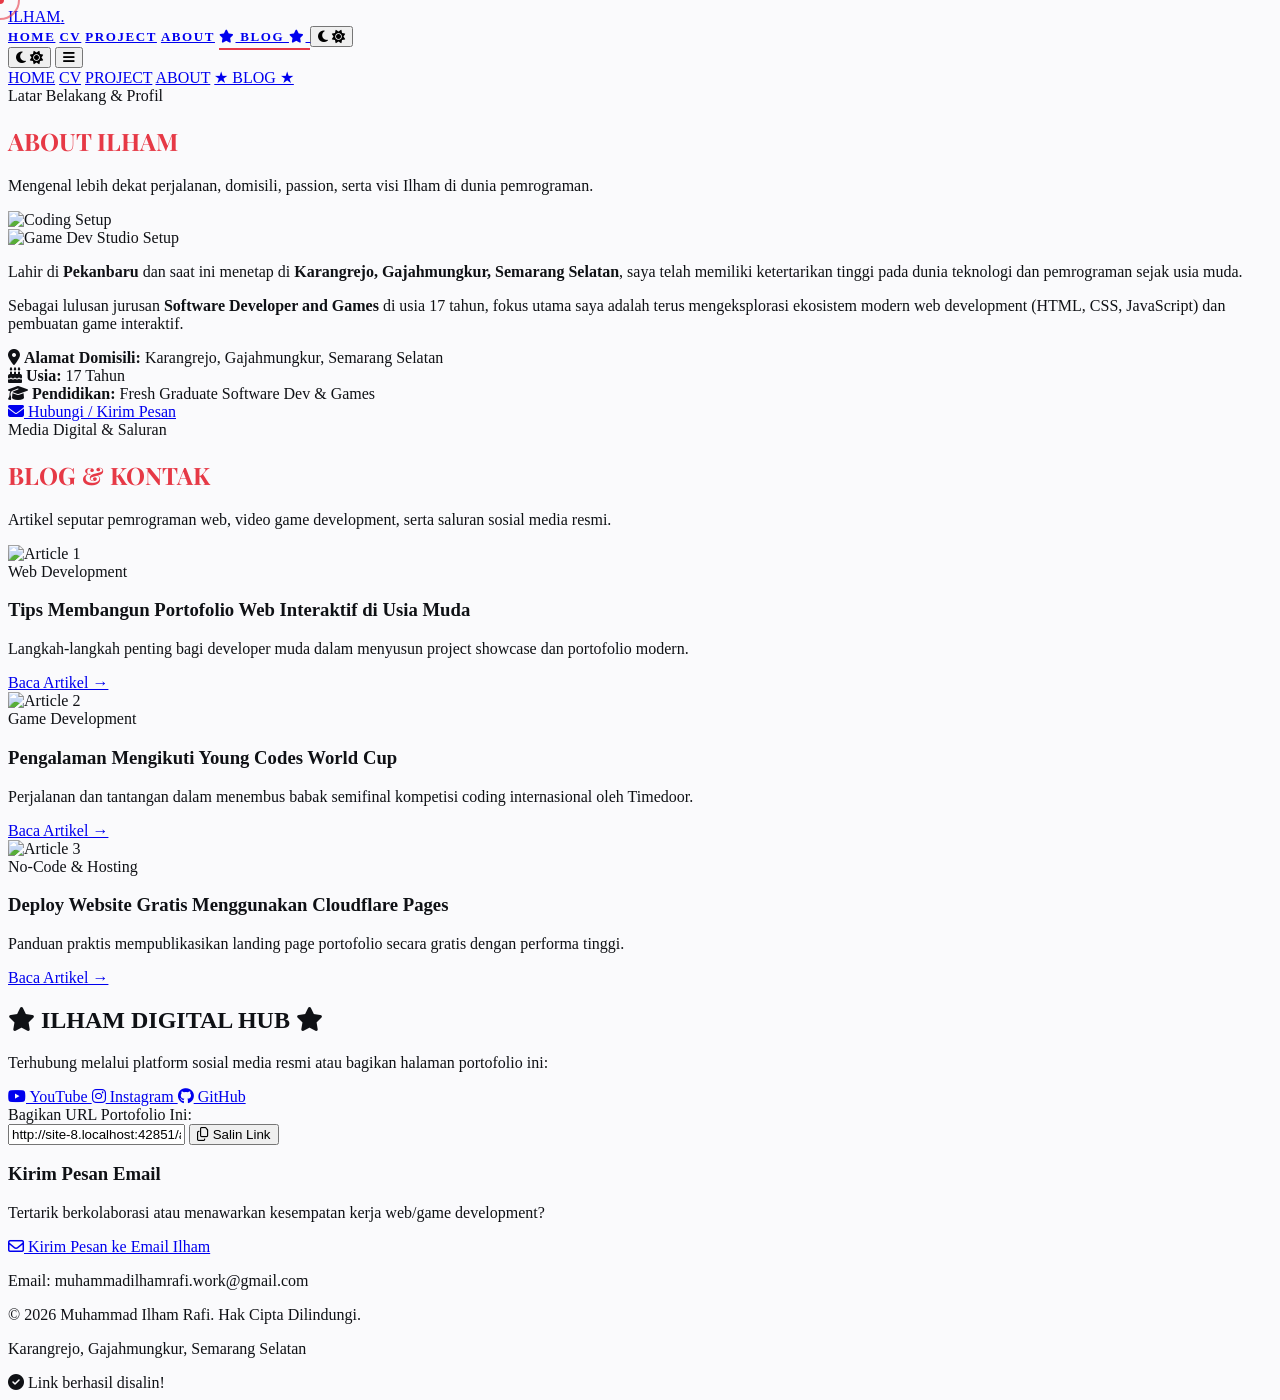
==== about.html @ 9df851bf "Add files via upload" ====
<!DOCTYPE html>
<html lang="id" class="scroll-smooth">
<head>
    <meta charset="UTF-8">
    <meta name="viewport" content="width=device-width, initial-scale=1.0">
    <title>About - Muhammad Ilham Rafi</title>

    <!-- Tailwind CSS -->
    <script src="https://cdn.tailwindcss.com"></script>
    
    <!-- Google Fonts & FontAwesome -->
    <link href="https://fonts.googleapis.com/css2?family=Inter:wght@300;400;500;600;700;800&family=Playfair+Display:ital,wght@0,600;0,700;1,600&display=swap" rel="stylesheet">
    <link rel="stylesheet" href="https://cdnjs.cloudflare.com/ajax/libs/font-awesome/6.4.0/css/all.min.css">
    
    <script>
        tailwind.config = {
            darkMode: 'class',
            theme: {
                extend: {
                    fontFamily: {
                        sans: ['Inter', 'sans-serif'],
                        serif: ['Playfair Display', 'serif'],
                    },
                    colors: {
                        'brand-red': '#E63946',
                        'brand-blue': '#1D3557',
                        'brand-orange': '#F4A261',
                        'brand-dark': '#0F1115',
                        'brand-card-dark': '#181A20',
                        'brand-light': '#FAFAFC',
                    },
                    boxShadow: {
                        'glow-red': '0 0 20px rgba(230, 57, 70, 0.25)',
                        'glow-orange': '0 0 20px rgba(244, 162, 97, 0.25)',
                    }
                }
            }
        }
    </script>

    <script>
        // Apply saved theme before paint (avoids a white flash between pages)
        try { if (localStorage.getItem('theme') === 'dark') document.documentElement.classList.add('dark'); } catch (e) {}
    </script>
    <style>
        body {
            background-color: #FAFAFC;
            color: #0F1115;
            transition: background-color 0.3s ease, color 0.3s ease;
            cursor: none;
        }

        body.dark-mode {
            background-color: #0F1115;
            color: #FAFAFC;
        }

        /* Custom Animated Cursor */
        .cursor-dot {
            width: 8px;
            height: 8px;
            background-color: #E63946;
            position: fixed;
            top: 0;
            left: 0;
            border-radius: 50%;
            pointer-events: none;
            z-index: 9999;
            transform: translate(-50%, -50%);
            transition: opacity 0.15s ease-in-out, transform 0.1s ease-out;
        }

        .cursor-outline {
            width: 36px;
            height: 36px;
            border: 2px solid rgba(230, 57, 70, 0.6);
            position: fixed;
            top: 0;
            left: 0;
            border-radius: 50%;
            pointer-events: none;
            z-index: 9998;
            transform: translate(-50%, -50%);
            transition: width 0.2s, height 0.2s, border-color 0.2s, transform 0.15s ease-out;
        }

        body.dark-mode .cursor-dot {
            background-color: #F4A261;
        }
        body.dark-mode .cursor-outline {
            border-color: rgba(244, 162, 97, 0.6);
        }

        /* Hover states for Cursor */
        .cursor-hover .cursor-outline {
            width: 55px;
            height: 55px;
            background-color: rgba(230, 57, 70, 0.12);
            border-color: #E63946;
        }
        
        body.dark-mode .cursor-hover .cursor-outline {
            background-color: rgba(244, 162, 97, 0.15);
            border-color: #F4A261;
        }

        .cursor-click .cursor-outline {
            transform: translate(-50%, -50%) scale(0.75);
            border-color: #1D3557;
            background-color: rgba(29, 53, 87, 0.3);
        }

        /* Nav links underline animation */
        .nav-link {
            position: relative;
            text-transform: uppercase;
            font-size: 0.8125rem;
            letter-spacing: 0.12em;
            font-weight: 600;
            transition: color 0.3s;
        }

        .nav-link::after {
            content: '';
            position: absolute;
            width: 0;
            height: 2px;
            bottom: -6px;
            left: 0;
            background-color: #E63946;
            transition: width 0.3s cubic-bezier(0.25, 1, 0.5, 1);
        }

        .nav-link:hover::after, .nav-link.active::after {
            width: 100%;
        }

        body.dark-mode .nav-link::after {
            background-color: #F4A261;
        }

        .title-accent {
            color: #E63946;
            font-family: 'Playfair Display', serif;
        }

        body.dark-mode .title-accent {
            color: #F4A261;
        }

        /* Hover image zoom effect */
        .img-zoom-container {
            overflow: hidden;
            position: relative;
        }
        .img-zoom-container img {
            transition: transform 0.6s cubic-bezier(0.16, 1, 0.3, 1);
        }
        .img-zoom-container:hover img {
            transform: scale(1.08);
        }
/* Fallback standard cursor on touch devices */
        @media (hover: none) and (pointer: coarse) {
            body { cursor: auto; }
            .cursor-dot, .cursor-outline { display: none !important; }
        }
    
        /* Offset anchor scrolling for the fixed navbar */
        section[id] { scroll-margin-top: 5rem; }

        /* Soft fade-in on every page load */
        main { animation: pageIn 0.5s ease-out both; }
        @keyframes pageIn { from { opacity: 0; transform: translateY(12px); } to { opacity: 1; transform: none; } }
    </style>
</head>
<body class="antialiased font-sans selection:bg-brand-red selection:text-white dark:selection:bg-brand-orange dark:selection:text-brand-dark flex flex-col min-h-screen">
    <script>if (document.documentElement.classList.contains('dark')) document.body.classList.add('dark-mode');</script>

    <!-- Custom Animated Cursor Elements -->
    <div class="cursor-dot" id="cursorDot"></div>
    <div class="cursor-outline" id="cursorOutline"></div>

    <!-- Navigation Bar -->
    <header class="fixed w-full top-0 z-50 bg-brand-light/95 dark:bg-brand-dark/95 backdrop-blur-md border-b border-gray-200/80 dark:border-gray-800/80 transition-colors duration-300">
        <div class="max-w-7xl mx-auto px-4 sm:px-6 lg:px-8">
            <div class="flex justify-between items-center h-20">
                <!-- Logo Navigasi -->
                <div class="flex-shrink-0 flex items-center">
                    <a href="index.html" class="font-extrabold text-2xl tracking-tight interactive-element text-brand-dark dark:text-brand-light flex items-center gap-1">
                        ILHAM<span class="text-brand-red dark:text-brand-orange text-3xl leading-none">.</span>
                    </a>
                </div>
                
                <!-- Desktop Navigation Menu -->
                <nav class="hidden md:flex space-x-8 items-center">
                    <a href="index.html" id="nav-home" class="nav-link interactive-element text-brand-dark dark:text-brand-light">HOME</a>
                    <a href="cv.html" id="nav-cv" class="nav-link interactive-element text-brand-dark dark:text-brand-light">CV</a>
                    <a href="project.html" id="nav-project" class="nav-link interactive-element text-brand-dark dark:text-brand-light">PROJECT</a>
                    <a href="about.html" id="nav-about" class="nav-link active interactive-element text-brand-dark dark:text-brand-light">ABOUT</a>
                    <a href="#blog" id="nav-blog" class="nav-link interactive-element text-brand-dark dark:text-brand-light flex items-center gap-1.5 text-brand-red dark:text-brand-orange font-bold">
                        <i class="fa-solid fa-star text-[10px]"></i> BLOG <i class="fa-solid fa-star text-[10px]"></i>
                    </a>
                    
                    <!-- Theme Toggle Switch -->
                    <button id="themeToggle" class="interactive-element ml-4 p-2.5 rounded-full hover:bg-gray-200/60 dark:hover:bg-gray-800/60 transition-colors text-brand-dark dark:text-brand-light" aria-label="Toggle Theme">
                        <i class="fa-solid fa-moon text-lg dark:hidden" id="moonIcon"></i>
                        <i class="fa-solid fa-sun text-lg hidden dark:block text-brand-orange" id="sunIcon"></i>
                    </button>
                </nav>

                <!-- Mobile Menu Button -->
                <div class="md:hidden flex items-center gap-2">
                    <button id="mobileThemeToggle" class="p-2 text-brand-dark dark:text-brand-light">
                        <i class="fa-solid fa-moon text-lg dark:hidden"></i>
                        <i class="fa-solid fa-sun text-lg hidden dark:block text-brand-orange"></i>
                    </button>
                    <button id="mobileMenuBtn" class="interactive-element text-brand-dark dark:text-brand-light p-2 focus:outline-none">
                        <i class="fa-solid fa-bars text-2xl"></i>
                    </button>
                </div>
            </div>
        </div>

        <!-- Mobile Nav Menu Drawer -->
        <div id="mobileMenu" class="hidden md:hidden bg-brand-light dark:bg-brand-dark border-b border-gray-200 dark:border-gray-800 transition-all">
            <div class="px-4 pt-3 pb-6 space-y-3">
                <a href="index.html" class="block py-2 text-base font-semibold text-brand-dark dark:text-brand-light mobile-link">HOME</a>
                <a href="cv.html" class="block py-2 text-base font-semibold text-brand-dark dark:text-brand-light mobile-link">CV</a>
                <a href="project.html" class="block py-2 text-base font-semibold text-brand-dark dark:text-brand-light mobile-link">PROJECT</a>
                <a href="about.html" class="block py-2 text-base font-semibold text-brand-red dark:text-brand-orange mobile-link">ABOUT</a>
                <a href="#blog" onclick="toggleMobileMenu()" class="block py-2 text-base font-bold text-brand-red dark:text-brand-orange mobile-link">★ BLOG ★</a>
            </div>
        </div>
    </header>

    <!-- Main Content Container -->
    <main class="pt-20 flex-grow">

        <!-- ================= ABOUT ================= -->
        <section id="about" class="min-h-screen py-12 px-4 sm:px-6 lg:px-8">
            <div class="max-w-6xl mx-auto space-y-12">
                
                <!-- Section Header -->
                <div class="text-center max-w-3xl mx-auto">
                    <span class="text-xs uppercase tracking-widest font-extrabold text-brand-red dark:text-brand-orange">Latar Belakang & Profil</span>
                    <h2 class="text-3xl md:text-5xl font-serif mt-1 title-accent uppercase">ABOUT ILHAM</h2>
                    <p class="text-gray-600 dark:text-gray-400 mt-3 text-sm md:text-base">
                        Mengenal lebih dekat perjalanan, domisili, passion, serta visi Ilham di dunia pemrograman.
                    </p>
                </div>

                <!-- About Content Grid -->
                <div class="grid grid-cols-1 lg:grid-cols-12 gap-12 items-center">
                    
                    <!-- Images Gallery Grid -->
                    <div class="lg:col-span-6 grid grid-cols-2 gap-4">
                        <div class="img-zoom-container rounded-2xl overflow-hidden h-64 bg-gray-200 dark:bg-gray-800 shadow-md">
                            <img src="https://images.unsplash.com/photo-1517694712202-14dd9538aa97?auto=format&fit=crop&w=800&q=80" alt="Coding Setup" class="w-full h-full object-cover">
                        </div>
                        <div class="img-zoom-container rounded-2xl overflow-hidden h-64 bg-gray-200 dark:bg-gray-800 shadow-md mt-6">
                            <img src="https://images.unsplash.com/photo-1534972195531-d756b9bfa9f2?auto=format&fit=crop&w=800&q=80" alt="Game Dev Studio Setup" class="w-full h-full object-cover">
                        </div>
                    </div>

                    <!-- Story & Details -->
                    <div class="lg:col-span-6 space-y-6">
                        <p class="text-gray-700 dark:text-gray-300 leading-relaxed text-sm md:text-base">
                            Lahir di <strong>Pekanbaru</strong> dan saat ini menetap di <strong>Karangrejo, Gajahmungkur, Semarang Selatan</strong>, saya telah memiliki ketertarikan tinggi pada dunia teknologi dan pemrograman sejak usia muda.
                        </p>
                        
                        <p class="text-gray-700 dark:text-gray-300 leading-relaxed text-sm md:text-base">
                            Sebagai lulusan jurusan <strong class="text-brand-dark dark:text-white">Software Developer and Games</strong> di usia 17 tahun, fokus utama saya adalah terus mengeksplorasi ekosistem modern web development (HTML, CSS, JavaScript) dan pembuatan game interaktif.
                        </p>

                        <!-- Key Info Box -->
                        <div class="p-5 bg-white dark:bg-brand-card-dark rounded-2xl border border-gray-200 dark:border-gray-800 space-y-3 shadow-sm">
                            <div class="flex items-center gap-3">
                                <i class="fa-solid fa-location-dot text-brand-red dark:text-brand-orange text-lg"></i>
                                <span class="text-xs md:text-sm text-gray-800 dark:text-gray-200"><strong>Alamat Domisili:</strong> Karangrejo, Gajahmungkur, Semarang Selatan</span>
                            </div>
                            <div class="flex items-center gap-3">
                                <i class="fa-solid fa-cake-candles text-brand-blue text-lg"></i>
                                <span class="text-xs md:text-sm text-gray-800 dark:text-gray-200"><strong>Usia:</strong> 17 Tahun</span>
                            </div>
                            <div class="flex items-center gap-3">
                                <i class="fa-solid fa-graduation-cap text-brand-orange text-lg"></i>
                                <span class="text-xs md:text-sm text-gray-800 dark:text-gray-200"><strong>Pendidikan:</strong> Fresh Graduate Software Dev & Games</span>
                            </div>
                        </div>

                        <!-- Button to navigate to Contact/Blog -->
                        <div class="pt-2">
                            <a href="#blog" class="inline-flex items-center gap-2 px-6 py-3 bg-brand-red text-white text-xs font-bold rounded-xl hover:bg-red-700 transition-colors interactive-element">
                                <i class="fa-solid fa-envelope"></i> Hubungi / Kirim Pesan
                            </a>
                        </div>
                    </div>

                </div>

            </div>
        </section>

        <!-- ================= BLOG ================= -->
        <section id="blog" class="py-12 px-4 sm:px-6 lg:px-8">
            <div class="max-w-6xl mx-auto space-y-12">
                
                <!-- Section Header -->
                <div class="text-center max-w-3xl mx-auto">
                    <span class="text-xs uppercase tracking-widest font-extrabold text-brand-red dark:text-brand-orange">Media Digital & Saluran</span>
                    <h2 class="text-3xl md:text-5xl font-serif mt-1 title-accent uppercase">BLOG & KONTAK</h2>
                    <p class="text-gray-600 dark:text-gray-400 mt-3 text-sm md:text-base">
                        Artikel seputar pemrograman web, video game development, serta saluran sosial media resmi.
                    </p>
                </div>

                <!-- Blog Articles Grid -->
                <div class="grid grid-cols-1 md:grid-cols-3 gap-8">
                    
                    <!-- Article 1 -->
                    <article class="bg-white dark:bg-brand-card-dark rounded-2xl border border-gray-200 dark:border-gray-800 overflow-hidden shadow-sm flex flex-col justify-between">
                        <div>
                            <div class="h-44 img-zoom-container bg-gray-800">
                                <img src="https://images.unsplash.com/photo-1555066931-4365d14bab8c?auto=format&fit=crop&w=800&q=80" alt="Article 1" class="w-full h-full object-cover">
                            </div>
                            <div class="p-6">
                                <span class="text-[10px] font-bold text-brand-red dark:text-brand-orange uppercase tracking-wider block mb-2">Web Development</span>
                                <h3 class="font-bold text-lg text-brand-dark dark:text-white mb-2 leading-snug">Tips Membangun Portofolio Web Interaktif di Usia Muda</h3>
                                <p class="text-xs text-gray-500 dark:text-gray-400 leading-relaxed">
                                    Langkah-langkah penting bagi developer muda dalam menyusun project showcase dan portofolio modern.
                                </p>
                            </div>
                        </div>
                        <div class="p-6 pt-0">
                            <a href="#blog" class="text-xs font-bold text-brand-blue dark:text-blue-400 hover:underline interactive-element">Baca Artikel &rarr;</a>
                        </div>
                    </article>

                    <!-- Article 2 -->
                    <article class="bg-white dark:bg-brand-card-dark rounded-2xl border border-gray-200 dark:border-gray-800 overflow-hidden shadow-sm flex flex-col justify-between">
                        <div>
                            <div class="h-44 img-zoom-container bg-gray-800">
                                <img src="https://images.unsplash.com/photo-1550745165-9bc0b252726f?auto=format&fit=crop&w=800&q=80" alt="Article 2" class="w-full h-full object-cover">
                            </div>
                            <div class="p-6">
                                <span class="text-[10px] font-bold text-brand-orange uppercase tracking-wider block mb-2">Game Development</span>
                                <h3 class="font-bold text-lg text-brand-dark dark:text-white mb-2 leading-snug">Pengalaman Mengikuti Young Codes World Cup</h3>
                                <p class="text-xs text-gray-500 dark:text-gray-400 leading-relaxed">
                                    Perjalanan dan tantangan dalam menembus babak semifinal kompetisi coding internasional oleh Timedoor.
                                </p>
                            </div>
                        </div>
                        <div class="p-6 pt-0">
                            <a href="#blog" class="text-xs font-bold text-brand-blue dark:text-blue-400 hover:underline interactive-element">Baca Artikel &rarr;</a>
                        </div>
                    </article>

                    <!-- Article 3 -->
                    <article class="bg-white dark:bg-brand-card-dark rounded-2xl border border-gray-200 dark:border-gray-800 overflow-hidden shadow-sm flex flex-col justify-between">
                        <div>
                            <div class="h-44 img-zoom-container bg-gray-800">
                                <img src="https://images.unsplash.com/photo-1460925895917-afdab827c52f?auto=format&fit=crop&w=800&q=80" alt="Article 3" class="w-full h-full object-cover">
                            </div>
                            <div class="p-6">
                                <span class="text-[10px] font-bold text-amber-500 uppercase tracking-wider block mb-2">No-Code & Hosting</span>
                                <h3 class="font-bold text-lg text-brand-dark dark:text-white mb-2 leading-snug">Deploy Website Gratis Menggunakan Cloudflare Pages</h3>
                                <p class="text-xs text-gray-500 dark:text-gray-400 leading-relaxed">
                                    Panduan praktis mempublikasikan landing page portofolio secara gratis dengan performa tinggi.
                                </p>
                            </div>
                        </div>
                        <div class="p-6 pt-0">
                            <a href="#blog" class="text-xs font-bold text-brand-blue dark:text-blue-400 hover:underline interactive-element">Baca Artikel &rarr;</a>
                        </div>
                    </article>

                </div>

            </div>
        </section>

    </main>

    <!-- Global Footer -->
    <footer class="bg-brand-dark text-white pt-16 pb-12 border-t-4 border-brand-red dark:border-brand-orange relative mt-20">
        <div class="max-w-7xl mx-auto px-4 sm:px-6 lg:px-8">
            <div class="grid grid-cols-1 md:grid-cols-12 gap-12 mb-12">
                
                <!-- Social Channels & Web Sharing -->
                <div class="md:col-span-7 space-y-6">
                    <h2 class="text-2xl font-serif text-brand-orange flex items-center gap-2">
                        <i class="fa-solid fa-star text-xs"></i> ILHAM DIGITAL HUB <i class="fa-solid fa-star text-xs"></i>
                    </h2>
                    <p class="text-gray-400 text-xs md:text-sm max-w-lg leading-relaxed">
                        Terhubung melalui platform sosial media resmi atau bagikan halaman portofolio ini:
                    </p>
                    
                    <!-- Social Buttons -->
                    <div class="flex flex-wrap gap-3">
                        <a href="https://youtube.com" target="_blank" class="flex items-center gap-2 bg-gray-800/90 hover:bg-red-600 px-4 py-2.5 rounded-xl transition-all interactive-element text-xs font-semibold">
                            <i class="fa-brands fa-youtube text-lg"></i> YouTube
                        </a>
                        <a href="https://instagram.com" target="_blank" class="flex items-center gap-2 bg-gray-800/90 hover:bg-gradient-to-r hover:from-purple-600 hover:to-pink-600 px-4 py-2.5 rounded-xl transition-all interactive-element text-xs font-semibold">
                            <i class="fa-brands fa-instagram text-lg"></i> Instagram
                        </a>
                        <a href="https://github.com/ilham-rafi-dev" target="_blank" class="flex items-center gap-2 bg-gray-800/90 hover:bg-gray-700 px-4 py-2.5 rounded-xl transition-all interactive-element text-xs font-semibold">
                            <i class="fa-brands fa-github text-lg"></i> GitHub
                        </a>
                    </div>

                    <!-- Copy Website URL Widget -->
                    <div class="p-4 bg-gray-900/90 rounded-2xl border border-gray-800 max-w-md mt-4">
                        <label class="text-[11px] uppercase tracking-wider text-gray-400 font-bold block mb-2">Bagikan URL Portofolio Ini:</label>
                        <div class="flex items-center gap-2">
                            <input type="text" id="webUrl" value="https://ilhamrafi-portfolio.com" readonly class="bg-gray-950 text-xs text-gray-300 px-3 py-2 rounded-xl border border-gray-800 focus:outline-none w-full">
                            <button id="copyBtn" class="bg-brand-red hover:bg-red-700 text-white px-4 py-2 rounded-xl text-xs font-bold transition-colors interactive-element shrink-0 flex items-center gap-1.5">
                                <i class="fa-regular fa-copy"></i> Salin Link
                            </button>
                        </div>
                    </div>
                </div>

                <!-- Email Contact Card -->
                <div class="md:col-span-5 bg-gray-900/60 p-6 rounded-3xl border border-gray-800 flex flex-col justify-between">
                    <div>
                        <h3 class="text-lg font-bold text-white mb-2">Kirim Pesan Email</h3>
                        <p class="text-gray-400 text-xs leading-relaxed mb-4">
                            Tertarik berkolaborasi atau menawarkan kesempatan kerja web/game development?
                        </p>
                    </div>

                    <div class="space-y-3">
                        <a href="mailto:muhammadilhamrafi.work@gmail.com" class="block w-full text-center bg-brand-light text-brand-dark hover:bg-brand-orange hover:text-brand-dark px-5 py-3 rounded-xl text-xs font-bold transition-all interactive-element shadow-lg">
                            <i class="fa-regular fa-envelope mr-1.5"></i> Kirim Pesan ke Email Ilham
                        </a>
                        <p class="text-center text-[11px] text-gray-500">
                            Email: muhammadilhamrafi.work@gmail.com
                        </p>
                    </div>
                </div>

            </div>

            <!-- Footer Copyright -->
            <div class="border-t border-gray-800 pt-6 flex flex-col sm:flex-row justify-between items-center text-[11px] text-gray-500">
                <p>&copy; 2026 Muhammad Ilham Rafi. Hak Cipta Dilindungi.</p>
                <p class="mt-2 sm:mt-0">Karangrejo, Gajahmungkur, Semarang Selatan</p>
            </div>
        </div>
    </footer>

    <!-- Notification Toast -->
    <div id="customAlert" class="fixed bottom-6 right-6 bg-emerald-600 text-white px-5 py-3 rounded-xl shadow-glow-red transform translate-y-24 opacity-0 transition-all duration-300 z-50 flex items-center gap-2">
        <i class="fa-solid fa-check-circle text-base"></i>
        <span id="alertMessage" class="text-xs font-semibold">Link berhasil disalin!</span>
    </div>

    <!-- JavaScript -->
    <script>
        document.addEventListener('DOMContentLoaded', () => {
            // 1. Custom Animated Trailing Cursor
            const dot = document.getElementById('cursorDot');
            const outline = document.getElementById('cursorOutline');

            let mouseX = 0, mouseY = 0;
            let outlineX = 0, outlineY = 0;

            window.addEventListener('mousemove', (e) => {
                mouseX = e.clientX;
                mouseY = e.clientY;
                dot.style.left = `${mouseX}px`;
                dot.style.top = `${mouseY}px`;
            });

            function animateCursor() {
                outlineX += (mouseX - outlineX) * 0.2;
                outlineY += (mouseY - outlineY) * 0.2;
                outline.style.left = `${outlineX}px`;
                outline.style.top = `${outlineY}px`;
                requestAnimationFrame(animateCursor);
            }
            animateCursor();

            const interactiveEls = document.querySelectorAll('.interactive-element, a, button, input');
            interactiveEls.forEach(el => {
                el.addEventListener('mouseenter', () => document.body.classList.add('cursor-hover'));
                el.addEventListener('mouseleave', () => document.body.classList.remove('cursor-hover'));
            });

            document.addEventListener('mousedown', () => document.body.classList.add('cursor-click'));
            document.addEventListener('mouseup', () => document.body.classList.remove('cursor-click'));

            // 2. Dark / Light Theme Toggle (remembered across pages)
            const html = document.documentElement;
            const body = document.body;

            function toggleTheme() {
                const isDark = html.classList.toggle('dark');
                body.classList.toggle('dark-mode', isDark);
                try { localStorage.setItem('theme', isDark ? 'dark' : 'light'); } catch (e) {}
            }

            document.getElementById('themeToggle').addEventListener('click', toggleTheme);
            document.getElementById('mobileThemeToggle').addEventListener('click', toggleTheme);

            // 3. Mobile Menu Drawer
            const mobileMenu = document.getElementById('mobileMenu');
            window.toggleMobileMenu = function () {
                mobileMenu.classList.toggle('hidden');
            };
            document.getElementById('mobileMenuBtn').addEventListener('click', window.toggleMobileMenu);

            // 4. Highlight BLOG in the navbar while its section is targeted / in view
            const blogSection = document.getElementById('blog');
            const navBlog = document.getElementById('nav-blog');
            const navCurrent = document.querySelector('.nav-link.active');
            if (blogSection && navBlog) {
                const setBlogActive = (on) => {
                    if (on) {
                        if (navCurrent && navCurrent !== navBlog) navCurrent.classList.remove('active');
                        navBlog.classList.add('active');
                    } else {
                        navBlog.classList.remove('active');
                        if (navCurrent && navCurrent !== navBlog) navCurrent.classList.add('active');
                    }
                };
                const observer = new IntersectionObserver((entries) => {
                    entries.forEach(entry => setBlogActive(entry.isIntersecting));
                }, { rootMargin: '-40% 0px -50% 0px' });
                observer.observe(blogSection);
            }

            // 5. Copy Web Link
            const copyBtn = document.getElementById('copyBtn');
            const webUrlInput = document.getElementById('webUrl');
            const customAlert = document.getElementById('customAlert');

            webUrlInput.value = window.location.href.split('#')[0];

            function showToast(msg) {
                document.getElementById('alertMessage').innerText = msg;
                customAlert.classList.remove('translate-y-24', 'opacity-0');
                setTimeout(() => {
                    customAlert.classList.add('translate-y-24', 'opacity-0');
                }, 3000);
            }

            copyBtn.addEventListener('click', async () => {
                try {
                    await navigator.clipboard.writeText(webUrlInput.value);
                    showToast('Link website berhasil disalin!');
                } catch (err) {
                    webUrlInput.select();
                    showToast('Gagal menyalin link.');
                }
            });
        });
    </script>
</body>
</html>
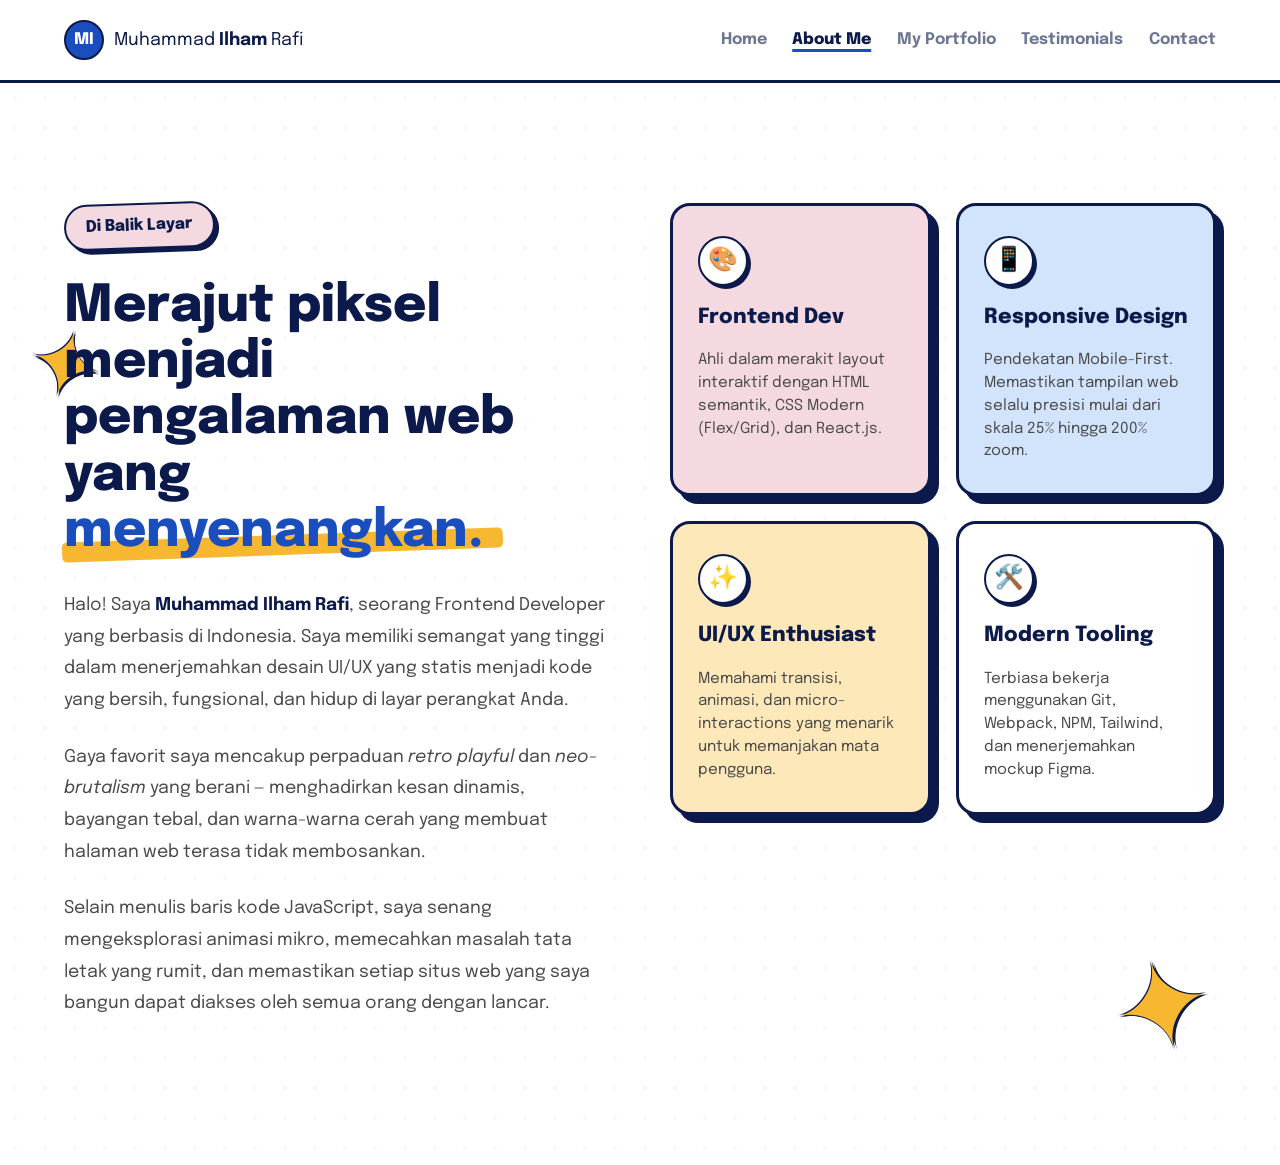
==== commit 7e7c21ff: "Add files via upload" ====
--- a/about.html
+++ b/about.html
@@ -1,560 +1,83 @@
-<!DOCTYPE html>
-<html lang="id" class="scroll-smooth">
-<head>
-    <meta charset="UTF-8">
-    <meta name="viewport" content="width=device-width, initial-scale=1.0">
-    <title>About - Muhammad Ilham Rafi</title>
-
-    <!-- Tailwind CSS -->
-    <script src="https://cdn.tailwindcss.com"></script>
-    
-    <!-- Google Fonts & FontAwesome -->
-    <link href="https://fonts.googleapis.com/css2?family=Inter:wght@300;400;500;600;700;800&family=Playfair+Display:ital,wght@0,600;0,700;1,600&display=swap" rel="stylesheet">
-    <link rel="stylesheet" href="https://cdnjs.cloudflare.com/ajax/libs/font-awesome/6.4.0/css/all.min.css">
-    
-    <script>
-        tailwind.config = {
-            darkMode: 'class',
-            theme: {
-                extend: {
-                    fontFamily: {
-                        sans: ['Inter', 'sans-serif'],
-                        serif: ['Playfair Display', 'serif'],
-                    },
-                    colors: {
-                        'brand-red': '#E63946',
-                        'brand-blue': '#1D3557',
-                        'brand-orange': '#F4A261',
-                        'brand-dark': '#0F1115',
-                        'brand-card-dark': '#181A20',
-                        'brand-light': '#FAFAFC',
-                    },
-                    boxShadow: {
-                        'glow-red': '0 0 20px rgba(230, 57, 70, 0.25)',
-                        'glow-orange': '0 0 20px rgba(244, 162, 97, 0.25)',
-                    }
-                }
-            }
-        }
-    </script>
-
-    <script>
-        // Apply saved theme before paint (avoids a white flash between pages)
-        try { if (localStorage.getItem('theme') === 'dark') document.documentElement.classList.add('dark'); } catch (e) {}
-    </script>
-    <style>
-        body {
-            background-color: #FAFAFC;
-            color: #0F1115;
-            transition: background-color 0.3s ease, color 0.3s ease;
-            cursor: none;
-        }
-
-        body.dark-mode {
-            background-color: #0F1115;
-            color: #FAFAFC;
-        }
-
-        /* Custom Animated Cursor */
-        .cursor-dot {
-            width: 8px;
-            height: 8px;
-            background-color: #E63946;
-            position: fixed;
-            top: 0;
-            left: 0;
-            border-radius: 50%;
-            pointer-events: none;
-            z-index: 9999;
-            transform: translate(-50%, -50%);
-            transition: opacity 0.15s ease-in-out, transform 0.1s ease-out;
-        }
-
-        .cursor-outline {
-            width: 36px;
-            height: 36px;
-            border: 2px solid rgba(230, 57, 70, 0.6);
-            position: fixed;
-            top: 0;
-            left: 0;
-            border-radius: 50%;
-            pointer-events: none;
-            z-index: 9998;
-            transform: translate(-50%, -50%);
-            transition: width 0.2s, height 0.2s, border-color 0.2s, transform 0.15s ease-out;
-        }
-
-        body.dark-mode .cursor-dot {
-            background-color: #F4A261;
-        }
-        body.dark-mode .cursor-outline {
-            border-color: rgba(244, 162, 97, 0.6);
-        }
-
-        /* Hover states for Cursor */
-        .cursor-hover .cursor-outline {
-            width: 55px;
-            height: 55px;
-            background-color: rgba(230, 57, 70, 0.12);
-            border-color: #E63946;
-        }
-        
-        body.dark-mode .cursor-hover .cursor-outline {
-            background-color: rgba(244, 162, 97, 0.15);
-            border-color: #F4A261;
-        }
-
-        .cursor-click .cursor-outline {
-            transform: translate(-50%, -50%) scale(0.75);
-            border-color: #1D3557;
-            background-color: rgba(29, 53, 87, 0.3);
-        }
-
-        /* Nav links underline animation */
-        .nav-link {
-            position: relative;
-            text-transform: uppercase;
-            font-size: 0.8125rem;
-            letter-spacing: 0.12em;
-            font-weight: 600;
-            transition: color 0.3s;
-        }
-
-        .nav-link::after {
-            content: '';
-            position: absolute;
-            width: 0;
-            height: 2px;
-            bottom: -6px;
-            left: 0;
-            background-color: #E63946;
-            transition: width 0.3s cubic-bezier(0.25, 1, 0.5, 1);
-        }
-
-        .nav-link:hover::after, .nav-link.active::after {
-            width: 100%;
-        }
-
-        body.dark-mode .nav-link::after {
-            background-color: #F4A261;
-        }
-
-        .title-accent {
-            color: #E63946;
-            font-family: 'Playfair Display', serif;
-        }
-
-        body.dark-mode .title-accent {
-            color: #F4A261;
-        }
-
-        /* Hover image zoom effect */
-        .img-zoom-container {
-            overflow: hidden;
-            position: relative;
-        }
-        .img-zoom-container img {
-            transition: transform 0.6s cubic-bezier(0.16, 1, 0.3, 1);
-        }
-        .img-zoom-container:hover img {
-            transform: scale(1.08);
-        }
-/* Fallback standard cursor on touch devices */
-        @media (hover: none) and (pointer: coarse) {
-            body { cursor: auto; }
-            .cursor-dot, .cursor-outline { display: none !important; }
-        }
-    
-        /* Offset anchor scrolling for the fixed navbar */
-        section[id] { scroll-margin-top: 5rem; }
-
-        /* Soft fade-in on every page load */
-        main { animation: pageIn 0.5s ease-out both; }
-        @keyframes pageIn { from { opacity: 0; transform: translateY(12px); } to { opacity: 1; transform: none; } }
-    </style>
-</head>
-<body class="antialiased font-sans selection:bg-brand-red selection:text-white dark:selection:bg-brand-orange dark:selection:text-brand-dark flex flex-col min-h-screen">
-    <script>if (document.documentElement.classList.contains('dark')) document.body.classList.add('dark-mode');</script>
-
-    <!-- Custom Animated Cursor Elements -->
-    <div class="cursor-dot" id="cursorDot"></div>
-    <div class="cursor-outline" id="cursorOutline"></div>
-
-    <!-- Navigation Bar -->
-    <header class="fixed w-full top-0 z-50 bg-brand-light/95 dark:bg-brand-dark/95 backdrop-blur-md border-b border-gray-200/80 dark:border-gray-800/80 transition-colors duration-300">
-        <div class="max-w-7xl mx-auto px-4 sm:px-6 lg:px-8">
-            <div class="flex justify-between items-center h-20">
-                <!-- Logo Navigasi -->
-                <div class="flex-shrink-0 flex items-center">
-                    <a href="index.html" class="font-extrabold text-2xl tracking-tight interactive-element text-brand-dark dark:text-brand-light flex items-center gap-1">
-                        ILHAM<span class="text-brand-red dark:text-brand-orange text-3xl leading-none">.</span>
-                    </a>
-                </div>
-                
-                <!-- Desktop Navigation Menu -->
-                <nav class="hidden md:flex space-x-8 items-center">
-                    <a href="index.html" id="nav-home" class="nav-link interactive-element text-brand-dark dark:text-brand-light">HOME</a>
-                    <a href="cv.html" id="nav-cv" class="nav-link interactive-element text-brand-dark dark:text-brand-light">CV</a>
-                    <a href="project.html" id="nav-project" class="nav-link interactive-element text-brand-dark dark:text-brand-light">PROJECT</a>
-                    <a href="about.html" id="nav-about" class="nav-link active interactive-element text-brand-dark dark:text-brand-light">ABOUT</a>
-                    <a href="#blog" id="nav-blog" class="nav-link interactive-element text-brand-dark dark:text-brand-light flex items-center gap-1.5 text-brand-red dark:text-brand-orange font-bold">
-                        <i class="fa-solid fa-star text-[10px]"></i> BLOG <i class="fa-solid fa-star text-[10px]"></i>
-                    </a>
-                    
-                    <!-- Theme Toggle Switch -->
-                    <button id="themeToggle" class="interactive-element ml-4 p-2.5 rounded-full hover:bg-gray-200/60 dark:hover:bg-gray-800/60 transition-colors text-brand-dark dark:text-brand-light" aria-label="Toggle Theme">
-                        <i class="fa-solid fa-moon text-lg dark:hidden" id="moonIcon"></i>
-                        <i class="fa-solid fa-sun text-lg hidden dark:block text-brand-orange" id="sunIcon"></i>
-                    </button>
-                </nav>
-
-                <!-- Mobile Menu Button -->
-                <div class="md:hidden flex items-center gap-2">
-                    <button id="mobileThemeToggle" class="p-2 text-brand-dark dark:text-brand-light">
-                        <i class="fa-solid fa-moon text-lg dark:hidden"></i>
-                        <i class="fa-solid fa-sun text-lg hidden dark:block text-brand-orange"></i>
-                    </button>
-                    <button id="mobileMenuBtn" class="interactive-element text-brand-dark dark:text-brand-light p-2 focus:outline-none">
-                        <i class="fa-solid fa-bars text-2xl"></i>
-                    </button>
-                </div>
-            </div>
-        </div>
-
-        <!-- Mobile Nav Menu Drawer -->
-        <div id="mobileMenu" class="hidden md:hidden bg-brand-light dark:bg-brand-dark border-b border-gray-200 dark:border-gray-800 transition-all">
-            <div class="px-4 pt-3 pb-6 space-y-3">
-                <a href="index.html" class="block py-2 text-base font-semibold text-brand-dark dark:text-brand-light mobile-link">HOME</a>
-                <a href="cv.html" class="block py-2 text-base font-semibold text-brand-dark dark:text-brand-light mobile-link">CV</a>
-                <a href="project.html" class="block py-2 text-base font-semibold text-brand-dark dark:text-brand-light mobile-link">PROJECT</a>
-                <a href="about.html" class="block py-2 text-base font-semibold text-brand-red dark:text-brand-orange mobile-link">ABOUT</a>
-                <a href="#blog" onclick="toggleMobileMenu()" class="block py-2 text-base font-bold text-brand-red dark:text-brand-orange mobile-link">★ BLOG ★</a>
-            </div>
-        </div>
-    </header>
-
-    <!-- Main Content Container -->
-    <main class="pt-20 flex-grow">
-
-        <!-- ================= ABOUT ================= -->
-        <section id="about" class="min-h-screen py-12 px-4 sm:px-6 lg:px-8">
-            <div class="max-w-6xl mx-auto space-y-12">
-                
-                <!-- Section Header -->
-                <div class="text-center max-w-3xl mx-auto">
-                    <span class="text-xs uppercase tracking-widest font-extrabold text-brand-red dark:text-brand-orange">Latar Belakang & Profil</span>
-                    <h2 class="text-3xl md:text-5xl font-serif mt-1 title-accent uppercase">ABOUT ILHAM</h2>
-                    <p class="text-gray-600 dark:text-gray-400 mt-3 text-sm md:text-base">
-                        Mengenal lebih dekat perjalanan, domisili, passion, serta visi Ilham di dunia pemrograman.
-                    </p>
-                </div>
-
-                <!-- About Content Grid -->
-                <div class="grid grid-cols-1 lg:grid-cols-12 gap-12 items-center">
-                    
-                    <!-- Images Gallery Grid -->
-                    <div class="lg:col-span-6 grid grid-cols-2 gap-4">
-                        <div class="img-zoom-container rounded-2xl overflow-hidden h-64 bg-gray-200 dark:bg-gray-800 shadow-md">
-                            <img src="https://images.unsplash.com/photo-1517694712202-14dd9538aa97?auto=format&fit=crop&w=800&q=80" alt="Coding Setup" class="w-full h-full object-cover">
-                        </div>
-                        <div class="img-zoom-container rounded-2xl overflow-hidden h-64 bg-gray-200 dark:bg-gray-800 shadow-md mt-6">
-                            <img src="https://images.unsplash.com/photo-1534972195531-d756b9bfa9f2?auto=format&fit=crop&w=800&q=80" alt="Game Dev Studio Setup" class="w-full h-full object-cover">
-                        </div>
-                    </div>
-
-                    <!-- Story & Details -->
-                    <div class="lg:col-span-6 space-y-6">
-                        <p class="text-gray-700 dark:text-gray-300 leading-relaxed text-sm md:text-base">
-                            Lahir di <strong>Pekanbaru</strong> dan saat ini menetap di <strong>Karangrejo, Gajahmungkur, Semarang Selatan</strong>, saya telah memiliki ketertarikan tinggi pada dunia teknologi dan pemrograman sejak usia muda.
-                        </p>
-                        
-                        <p class="text-gray-700 dark:text-gray-300 leading-relaxed text-sm md:text-base">
-                            Sebagai lulusan jurusan <strong class="text-brand-dark dark:text-white">Software Developer and Games</strong> di usia 17 tahun, fokus utama saya adalah terus mengeksplorasi ekosistem modern web development (HTML, CSS, JavaScript) dan pembuatan game interaktif.
-                        </p>
-
-                        <!-- Key Info Box -->
-                        <div class="p-5 bg-white dark:bg-brand-card-dark rounded-2xl border border-gray-200 dark:border-gray-800 space-y-3 shadow-sm">
-                            <div class="flex items-center gap-3">
-                                <i class="fa-solid fa-location-dot text-brand-red dark:text-brand-orange text-lg"></i>
-                                <span class="text-xs md:text-sm text-gray-800 dark:text-gray-200"><strong>Alamat Domisili:</strong> Karangrejo, Gajahmungkur, Semarang Selatan</span>
-                            </div>
-                            <div class="flex items-center gap-3">
-                                <i class="fa-solid fa-cake-candles text-brand-blue text-lg"></i>
-                                <span class="text-xs md:text-sm text-gray-800 dark:text-gray-200"><strong>Usia:</strong> 17 Tahun</span>
-                            </div>
-                            <div class="flex items-center gap-3">
-                                <i class="fa-solid fa-graduation-cap text-brand-orange text-lg"></i>
-                                <span class="text-xs md:text-sm text-gray-800 dark:text-gray-200"><strong>Pendidikan:</strong> Fresh Graduate Software Dev & Games</span>
-                            </div>
-                        </div>
-
-                        <!-- Button to navigate to Contact/Blog -->
-                        <div class="pt-2">
-                            <a href="#blog" class="inline-flex items-center gap-2 px-6 py-3 bg-brand-red text-white text-xs font-bold rounded-xl hover:bg-red-700 transition-colors interactive-element">
-                                <i class="fa-solid fa-envelope"></i> Hubungi / Kirim Pesan
-                            </a>
-                        </div>
-                    </div>
-
-                </div>
-
-            </div>
-        </section>
-
-        <!-- ================= BLOG ================= -->
-        <section id="blog" class="py-12 px-4 sm:px-6 lg:px-8">
-            <div class="max-w-6xl mx-auto space-y-12">
-                
-                <!-- Section Header -->
-                <div class="text-center max-w-3xl mx-auto">
-                    <span class="text-xs uppercase tracking-widest font-extrabold text-brand-red dark:text-brand-orange">Media Digital & Saluran</span>
-                    <h2 class="text-3xl md:text-5xl font-serif mt-1 title-accent uppercase">BLOG & KONTAK</h2>
-                    <p class="text-gray-600 dark:text-gray-400 mt-3 text-sm md:text-base">
-                        Artikel seputar pemrograman web, video game development, serta saluran sosial media resmi.
-                    </p>
-                </div>
-
-                <!-- Blog Articles Grid -->
-                <div class="grid grid-cols-1 md:grid-cols-3 gap-8">
-                    
-                    <!-- Article 1 -->
-                    <article class="bg-white dark:bg-brand-card-dark rounded-2xl border border-gray-200 dark:border-gray-800 overflow-hidden shadow-sm flex flex-col justify-between">
-                        <div>
-                            <div class="h-44 img-zoom-container bg-gray-800">
-                                <img src="https://images.unsplash.com/photo-1555066931-4365d14bab8c?auto=format&fit=crop&w=800&q=80" alt="Article 1" class="w-full h-full object-cover">
-                            </div>
-                            <div class="p-6">
-                                <span class="text-[10px] font-bold text-brand-red dark:text-brand-orange uppercase tracking-wider block mb-2">Web Development</span>
-                                <h3 class="font-bold text-lg text-brand-dark dark:text-white mb-2 leading-snug">Tips Membangun Portofolio Web Interaktif di Usia Muda</h3>
-                                <p class="text-xs text-gray-500 dark:text-gray-400 leading-relaxed">
-                                    Langkah-langkah penting bagi developer muda dalam menyusun project showcase dan portofolio modern.
-                                </p>
-                            </div>
-                        </div>
-                        <div class="p-6 pt-0">
-                            <a href="#blog" class="text-xs font-bold text-brand-blue dark:text-blue-400 hover:underline interactive-element">Baca Artikel &rarr;</a>
-                        </div>
-                    </article>
-
-                    <!-- Article 2 -->
-                    <article class="bg-white dark:bg-brand-card-dark rounded-2xl border border-gray-200 dark:border-gray-800 overflow-hidden shadow-sm flex flex-col justify-between">
-                        <div>
-                            <div class="h-44 img-zoom-container bg-gray-800">
-                                <img src="https://images.unsplash.com/photo-1550745165-9bc0b252726f?auto=format&fit=crop&w=800&q=80" alt="Article 2" class="w-full h-full object-cover">
-                            </div>
-                            <div class="p-6">
-                                <span class="text-[10px] font-bold text-brand-orange uppercase tracking-wider block mb-2">Game Development</span>
-                                <h3 class="font-bold text-lg text-brand-dark dark:text-white mb-2 leading-snug">Pengalaman Mengikuti Young Codes World Cup</h3>
-                                <p class="text-xs text-gray-500 dark:text-gray-400 leading-relaxed">
-                                    Perjalanan dan tantangan dalam menembus babak semifinal kompetisi coding internasional oleh Timedoor.
-                                </p>
-                            </div>
-                        </div>
-                        <div class="p-6 pt-0">
-                            <a href="#blog" class="text-xs font-bold text-brand-blue dark:text-blue-400 hover:underline interactive-element">Baca Artikel &rarr;</a>
-                        </div>
-                    </article>
-
-                    <!-- Article 3 -->
-                    <article class="bg-white dark:bg-brand-card-dark rounded-2xl border border-gray-200 dark:border-gray-800 overflow-hidden shadow-sm flex flex-col justify-between">
-                        <div>
-                            <div class="h-44 img-zoom-container bg-gray-800">
-                                <img src="https://images.unsplash.com/photo-1460925895917-afdab827c52f?auto=format&fit=crop&w=800&q=80" alt="Article 3" class="w-full h-full object-cover">
-                            </div>
-                            <div class="p-6">
-                                <span class="text-[10px] font-bold text-amber-500 uppercase tracking-wider block mb-2">No-Code & Hosting</span>
-                                <h3 class="font-bold text-lg text-brand-dark dark:text-white mb-2 leading-snug">Deploy Website Gratis Menggunakan Cloudflare Pages</h3>
-                                <p class="text-xs text-gray-500 dark:text-gray-400 leading-relaxed">
-                                    Panduan praktis mempublikasikan landing page portofolio secara gratis dengan performa tinggi.
-                                </p>
-                            </div>
-                        </div>
-                        <div class="p-6 pt-0">
-                            <a href="#blog" class="text-xs font-bold text-brand-blue dark:text-blue-400 hover:underline interactive-element">Baca Artikel &rarr;</a>
-                        </div>
-                    </article>
-
-                </div>
-
-            </div>
-        </section>
-
-    </main>
-
-    <!-- Global Footer -->
-    <footer class="bg-brand-dark text-white pt-16 pb-12 border-t-4 border-brand-red dark:border-brand-orange relative mt-20">
-        <div class="max-w-7xl mx-auto px-4 sm:px-6 lg:px-8">
-            <div class="grid grid-cols-1 md:grid-cols-12 gap-12 mb-12">
-                
-                <!-- Social Channels & Web Sharing -->
-                <div class="md:col-span-7 space-y-6">
-                    <h2 class="text-2xl font-serif text-brand-orange flex items-center gap-2">
-                        <i class="fa-solid fa-star text-xs"></i> ILHAM DIGITAL HUB <i class="fa-solid fa-star text-xs"></i>
-                    </h2>
-                    <p class="text-gray-400 text-xs md:text-sm max-w-lg leading-relaxed">
-                        Terhubung melalui platform sosial media resmi atau bagikan halaman portofolio ini:
-                    </p>
-                    
-                    <!-- Social Buttons -->
-                    <div class="flex flex-wrap gap-3">
-                        <a href="https://youtube.com" target="_blank" class="flex items-center gap-2 bg-gray-800/90 hover:bg-red-600 px-4 py-2.5 rounded-xl transition-all interactive-element text-xs font-semibold">
-                            <i class="fa-brands fa-youtube text-lg"></i> YouTube
-                        </a>
-                        <a href="https://instagram.com" target="_blank" class="flex items-center gap-2 bg-gray-800/90 hover:bg-gradient-to-r hover:from-purple-600 hover:to-pink-600 px-4 py-2.5 rounded-xl transition-all interactive-element text-xs font-semibold">
-                            <i class="fa-brands fa-instagram text-lg"></i> Instagram
-                        </a>
-                        <a href="https://github.com/ilham-rafi-dev" target="_blank" class="flex items-center gap-2 bg-gray-800/90 hover:bg-gray-700 px-4 py-2.5 rounded-xl transition-all interactive-element text-xs font-semibold">
-                            <i class="fa-brands fa-github text-lg"></i> GitHub
-                        </a>
-                    </div>
-
-                    <!-- Copy Website URL Widget -->
-                    <div class="p-4 bg-gray-900/90 rounded-2xl border border-gray-800 max-w-md mt-4">
-                        <label class="text-[11px] uppercase tracking-wider text-gray-400 font-bold block mb-2">Bagikan URL Portofolio Ini:</label>
-                        <div class="flex items-center gap-2">
-                            <input type="text" id="webUrl" value="https://ilhamrafi-portfolio.com" readonly class="bg-gray-950 text-xs text-gray-300 px-3 py-2 rounded-xl border border-gray-800 focus:outline-none w-full">
-                            <button id="copyBtn" class="bg-brand-red hover:bg-red-700 text-white px-4 py-2 rounded-xl text-xs font-bold transition-colors interactive-element shrink-0 flex items-center gap-1.5">
-                                <i class="fa-regular fa-copy"></i> Salin Link
-                            </button>
-                        </div>
-                    </div>
-                </div>
-
-                <!-- Email Contact Card -->
-                <div class="md:col-span-5 bg-gray-900/60 p-6 rounded-3xl border border-gray-800 flex flex-col justify-between">
-                    <div>
-                        <h3 class="text-lg font-bold text-white mb-2">Kirim Pesan Email</h3>
-                        <p class="text-gray-400 text-xs leading-relaxed mb-4">
-                            Tertarik berkolaborasi atau menawarkan kesempatan kerja web/game development?
-                        </p>
-                    </div>
-
-                    <div class="space-y-3">
-                        <a href="mailto:muhammadilhamrafi.work@gmail.com" class="block w-full text-center bg-brand-light text-brand-dark hover:bg-brand-orange hover:text-brand-dark px-5 py-3 rounded-xl text-xs font-bold transition-all interactive-element shadow-lg">
-                            <i class="fa-regular fa-envelope mr-1.5"></i> Kirim Pesan ke Email Ilham
-                        </a>
-                        <p class="text-center text-[11px] text-gray-500">
-                            Email: muhammadilhamrafi.work@gmail.com
-                        </p>
-                    </div>
-                </div>
-
-            </div>
-
-            <!-- Footer Copyright -->
-            <div class="border-t border-gray-800 pt-6 flex flex-col sm:flex-row justify-between items-center text-[11px] text-gray-500">
-                <p>&copy; 2026 Muhammad Ilham Rafi. Hak Cipta Dilindungi.</p>
-                <p class="mt-2 sm:mt-0">Karangrejo, Gajahmungkur, Semarang Selatan</p>
-            </div>
-        </div>
-    </footer>
-
-    <!-- Notification Toast -->
-    <div id="customAlert" class="fixed bottom-6 right-6 bg-emerald-600 text-white px-5 py-3 rounded-xl shadow-glow-red transform translate-y-24 opacity-0 transition-all duration-300 z-50 flex items-center gap-2">
-        <i class="fa-solid fa-check-circle text-base"></i>
-        <span id="alertMessage" class="text-xs font-semibold">Link berhasil disalin!</span>
-    </div>
-
-    <!-- JavaScript -->
-    <script>
-        document.addEventListener('DOMContentLoaded', () => {
-            // 1. Custom Animated Trailing Cursor
-            const dot = document.getElementById('cursorDot');
-            const outline = document.getElementById('cursorOutline');
-
-            let mouseX = 0, mouseY = 0;
-            let outlineX = 0, outlineY = 0;
-
-            window.addEventListener('mousemove', (e) => {
-                mouseX = e.clientX;
-                mouseY = e.clientY;
-                dot.style.left = `${mouseX}px`;
-                dot.style.top = `${mouseY}px`;
-            });
-
-            function animateCursor() {
-                outlineX += (mouseX - outlineX) * 0.2;
-                outlineY += (mouseY - outlineY) * 0.2;
-                outline.style.left = `${outlineX}px`;
-                outline.style.top = `${outlineY}px`;
-                requestAnimationFrame(animateCursor);
-            }
-            animateCursor();
-
-            const interactiveEls = document.querySelectorAll('.interactive-element, a, button, input');
-            interactiveEls.forEach(el => {
-                el.addEventListener('mouseenter', () => document.body.classList.add('cursor-hover'));
-                el.addEventListener('mouseleave', () => document.body.classList.remove('cursor-hover'));
-            });
-
-            document.addEventListener('mousedown', () => document.body.classList.add('cursor-click'));
-            document.addEventListener('mouseup', () => document.body.classList.remove('cursor-click'));
-
-            // 2. Dark / Light Theme Toggle (remembered across pages)
-            const html = document.documentElement;
-            const body = document.body;
-
-            function toggleTheme() {
-                const isDark = html.classList.toggle('dark');
-                body.classList.toggle('dark-mode', isDark);
-                try { localStorage.setItem('theme', isDark ? 'dark' : 'light'); } catch (e) {}
-            }
-
-            document.getElementById('themeToggle').addEventListener('click', toggleTheme);
-            document.getElementById('mobileThemeToggle').addEventListener('click', toggleTheme);
-
-            // 3. Mobile Menu Drawer
-            const mobileMenu = document.getElementById('mobileMenu');
-            window.toggleMobileMenu = function () {
-                mobileMenu.classList.toggle('hidden');
-            };
-            document.getElementById('mobileMenuBtn').addEventListener('click', window.toggleMobileMenu);
-
-            // 4. Highlight BLOG in the navbar while its section is targeted / in view
-            const blogSection = document.getElementById('blog');
-            const navBlog = document.getElementById('nav-blog');
-            const navCurrent = document.querySelector('.nav-link.active');
-            if (blogSection && navBlog) {
-                const setBlogActive = (on) => {
-                    if (on) {
-                        if (navCurrent && navCurrent !== navBlog) navCurrent.classList.remove('active');
-                        navBlog.classList.add('active');
-                    } else {
-                        navBlog.classList.remove('active');
-                        if (navCurrent && navCurrent !== navBlog) navCurrent.classList.add('active');
-                    }
-                };
-                const observer = new IntersectionObserver((entries) => {
-                    entries.forEach(entry => setBlogActive(entry.isIntersecting));
-                }, { rootMargin: '-40% 0px -50% 0px' });
-                observer.observe(blogSection);
-            }
-
-            // 5. Copy Web Link
-            const copyBtn = document.getElementById('copyBtn');
-            const webUrlInput = document.getElementById('webUrl');
-            const customAlert = document.getElementById('customAlert');
-
-            webUrlInput.value = window.location.href.split('#')[0];
-
-            function showToast(msg) {
-                document.getElementById('alertMessage').innerText = msg;
-                customAlert.classList.remove('translate-y-24', 'opacity-0');
-                setTimeout(() => {
-                    customAlert.classList.add('translate-y-24', 'opacity-0');
-                }, 3000);
-            }
-
-            copyBtn.addEventListener('click', async () => {
-                try {
-                    await navigator.clipboard.writeText(webUrlInput.value);
-                    showToast('Link website berhasil disalin!');
-                } catch (err) {
-                    webUrlInput.select();
-                    showToast('Gagal menyalin link.');
-                }
-            });
-        });
-    </script>
-</body>
-</html>
+<!DOCTYPE html>
+<html lang="id">
+<head>
+    <meta charset="UTF-8">
+    <meta name="viewport" content="width=device-width, initial-scale=1.0">
+    <title>About Me - Muhammad Ilham Rafi</title>
+    <link href="https://fonts.googleapis.com/css2?family=Epilogue:wght@400;700;800&display=swap" rel="stylesheet">
+    <link rel="stylesheet" href="styles-about.css">
+</head>
+<body>
+
+    <nav class="navbar">
+        <div class="logo-section">
+            <div class="logo-icon">MI</div>
+            <span class="logo-text">Muhammad <b>Ilham</b> Rafi</span>
+        </div>
+        <ul class="nav-links">
+            <li><a href="index.html">Home</a></li>
+            <li><a href="#" class="active">About Me</a></li>
+            <li><a href="#">My Portfolio</a></li>
+            <li><a href="#">Testimonials</a></li>
+            <li><a href="#">Contact</a></li>
+        </ul>
+    </nav>
+
+    <main class="about-section">
+        <div class="bg-pattern"></div>
+        
+        <!-- Bintang Dekorasi -->
+        <div class="decor-star star-1">✦</div>
+        <div class="decor-star star-2">✦</div>
+
+        <div class="about-container">
+            
+            <!-- Kolom Kiri: Teks -->
+            <div class="about-text-content">
+                <div class="section-tag">Di Balik Layar</div>
+                <h2 class="about-heading">Merajut piksel menjadi pengalaman web yang <span>menyenangkan.</span></h2>
+                
+                <p class="about-desc">
+                    Halo! Saya <strong>Muhammad Ilham Rafi</strong>, seorang Frontend Developer yang berbasis di Indonesia. Saya memiliki semangat yang tinggi dalam menerjemahkan desain UI/UX yang statis menjadi kode yang bersih, fungsional, dan hidup di layar perangkat Anda.
+                </p>
+                <p class="about-desc">
+                    Gaya favorit saya mencakup perpaduan <em>retro playful</em> dan <em>neo-brutalism</em> yang berani — menghadirkan kesan dinamis, bayangan tebal, dan warna-warna cerah yang membuat halaman web terasa tidak membosankan.
+                </p>
+                <p class="about-desc">
+                    Selain menulis baris kode JavaScript, saya senang mengeksplorasi animasi mikro, memecahkan masalah tata letak yang rumit, dan memastikan setiap situs web yang saya bangun dapat diakses oleh semua orang dengan lancar.
+                </p>
+            </div>
+
+            <!-- Kolom Kanan: Grid Keahlian -->
+            <div class="about-skills-cards">
+                
+                <div class="skill-card pink">
+                    <div class="skill-icon">🎨</div>
+                    <h3 class="skill-title">Frontend Dev</h3>
+                    <p class="skill-desc">Ahli dalam merakit layout interaktif dengan HTML semantik, CSS Modern (Flex/Grid), dan React.js.</p>
+                </div>
+                
+                <div class="skill-card blue">
+                    <div class="skill-icon">📱</div>
+                    <h3 class="skill-title">Responsive Design</h3>
+                    <p class="skill-desc">Pendekatan Mobile-First. Memastikan tampilan web selalu presisi mulai dari skala 25% hingga 200% zoom.</p>
+                </div>
+                
+                <div class="skill-card yellow">
+                    <div class="skill-icon">✨</div>
+                    <h3 class="skill-title">UI/UX Enthusiast</h3>
+                    <p class="skill-desc">Memahami transisi, animasi, dan micro-interactions yang menarik untuk memanjakan mata pengguna.</p>
+                </div>
+                
+                <div class="skill-card white">
+                    <div class="skill-icon">🛠️</div>
+                    <h3 class="skill-title">Modern Tooling</h3>
+                    <p class="skill-desc">Terbiasa bekerja menggunakan Git, Webpack, NPM, Tailwind, dan menerjemahkan mockup Figma.</p>
+                </div>
+
+            </div>
+        </div>
+    </main>
+
+</body>
+</html>
--- a/styles-about.css
+++ b/styles-about.css
@@ -0,0 +1,303 @@
+:root {
+            --primary-blue: #1a4ebf;
+            --dark-navy: #0c1a4b;
+            --light-pink: #f4d9e1;
+            --accent-yellow: #f7b731;
+            --light-blue: #d2e3fc;
+            --bg-white: #ffffff;
+            --bg-gray: #f9f9fb;
+            --text-gray: #4a4a4a;
+        }
+
+        * {
+            margin: 0;
+            padding: 0;
+            box-sizing: border-box;
+            font-family: 'Epilogue', sans-serif;
+        }
+
+        body {
+            background-color: var(--bg-white);
+            color: var(--dark-navy);
+            overflow-x: hidden;
+            line-height: 1.6;
+        }
+
+        .navbar {
+            display: flex;
+            justify-content: space-between;
+            align-items: center;
+            padding: 20px 5vw;
+            background: var(--bg-white);
+            flex-wrap: wrap; 
+            gap: 20px;
+            border-bottom: 3px solid var(--dark-navy);
+            position: sticky;
+            top: 0;
+            z-index: 100;
+        }
+
+        .logo-section {
+            display: flex;
+            align-items: center;
+            gap: 10px;
+        }
+
+        .logo-icon {
+            background-color: var(--primary-blue);
+            color: white;
+            font-weight: 800;
+            width: 40px;
+            height: 40px;
+            display: flex;
+            justify-content: center;
+            align-items: center;
+            border-radius: 50%;
+            border: 2px solid var(--dark-navy);
+        }
+
+        .logo-text {
+            color: var(--dark-navy);
+            font-size: 1.1rem;
+        }
+
+        .nav-links {
+            display: flex;
+            list-style: none;
+            gap: 2vw;
+            flex-wrap: wrap;
+            justify-content: center;
+        }
+
+        .nav-links a {
+            text-decoration: none;
+            color: var(--dark-navy);
+            font-weight: 700;
+            opacity: 0.6;
+            transition: opacity 0.2s ease;
+        }
+        
+        .nav-links a:hover {
+            opacity: 1;
+            color: var(--primary-blue);
+        }
+
+        .nav-links a.active {
+            opacity: 1;
+            font-weight: 800;
+            text-decoration: underline;
+            text-underline-offset: 5px;
+            text-decoration-thickness: 3px;
+            text-decoration-color: var(--primary-blue);
+        }
+
+        .about-section {
+            padding: 80px 5vw 120px 5vw;
+            position: relative;
+            max-width: 1400px;
+            margin: 0 auto;
+        }
+
+        .about-container {
+            display: flex;
+            justify-content: space-between;
+            align-items: flex-start;
+            gap: 60px;
+            margin-top: 40px;
+        }
+
+        .about-text-content {
+            flex: 1;
+            position: relative;
+            z-index: 2;
+        }
+
+        .section-tag {
+            display: inline-block;
+            background: var(--light-pink);
+            color: var(--dark-navy);
+            padding: 8px 20px;
+            border-radius: 30px;
+            font-weight: 800;
+            font-size: 1rem;
+            border: 2px solid var(--dark-navy);
+            margin-bottom: 30px;
+            box-shadow: 4px 4px 0px var(--dark-navy);
+            transform: rotate(-2deg);
+        }
+
+        .about-heading {
+            font-size: clamp(2.5rem, 4vw, 4rem);
+            font-weight: 800;
+            line-height: 1.1;
+            margin-bottom: 30px;
+            color: var(--dark-navy);
+        }
+        
+        .about-heading span {
+            position: relative;
+            display: inline-block;
+            color: var(--primary-blue);
+        }
+        
+        /* Highlight marker under the text */
+        .about-heading span::after {
+            content: '';
+            position: absolute;
+            width: 105%;
+            height: 20px;
+            background-color: var(--accent-yellow);
+            bottom: 5px;
+            left: -2px;
+            z-index: -1;
+            transform: rotate(-2deg);
+            border-radius: 5px;
+        }
+
+        .about-desc {
+            font-size: 1.1rem;
+            color: var(--text-gray);
+            line-height: 1.8;
+            margin-bottom: 25px;
+        }
+
+        .about-desc strong {
+            color: var(--dark-navy);
+        }
+
+        .about-skills-cards {
+            flex: 1;
+            display: grid;
+            grid-template-columns: repeat(2, 1fr);
+            gap: 25px;
+            position: relative;
+            z-index: 2;
+        }
+
+        .skill-card {
+            background: var(--bg-white);
+            border: 3px solid var(--dark-navy);
+            border-radius: 20px;
+            padding: 30px 25px;
+            box-shadow: 8px 8px 0px var(--dark-navy);
+            transition: transform 0.3s cubic-bezier(0.175, 0.885, 0.32, 1.275), box-shadow 0.3s ease;
+            position: relative;
+            display: flex;
+            flex-direction: column;
+            gap: 15px;
+        }
+
+        .skill-card:hover {
+            transform: translate(-5px, -5px) rotate(1deg);
+            box-shadow: 13px 13px 0px var(--dark-navy);
+        }
+
+        .skill-card.pink { background-color: var(--light-pink); }
+        .skill-card.blue { background-color: var(--light-blue); }
+        .skill-card.yellow { background-color: #fde8b9; }
+        .skill-card.white { background-color: var(--bg-white); }
+
+        .skill-icon {
+            width: 50px;
+            height: 50px;
+            background: var(--bg-white);
+            border: 2px solid var(--dark-navy);
+            border-radius: 50%;
+            display: flex;
+            justify-content: center;
+            align-items: center;
+            font-size: 1.5rem;
+            box-shadow: 3px 3px 0px var(--dark-navy);
+        }
+
+        .skill-title {
+            font-size: 1.3rem;
+            font-weight: 800;
+            color: var(--dark-navy);
+        }
+
+        .skill-desc {
+            font-size: 0.95rem;
+            color: var(--text-gray);
+            font-weight: 400;
+            line-height: 1.5;
+        }
+
+        .decor-star {
+            position: absolute;
+            color: var(--accent-yellow);
+            font-size: clamp(60px, 8vw, 90px);
+            text-shadow: 2px 2px 0px var(--dark-navy), -1px -1px 0 var(--dark-navy), 1px -1px 0 var(--dark-navy), -1px 1px 0 var(--dark-navy), 1px 1px 0 var(--dark-navy);
+            z-index: 1;
+            animation: pulseStar 4s ease-in-out infinite alternate;
+        }
+
+        .star-1 {
+            top: 20%;
+            left: 2%;
+            transform: rotate(15deg);
+        }
+
+        .star-2 {
+            bottom: 5%;
+            right: 5%;
+            font-size: clamp(80px, 10vw, 120px);
+            transform: rotate(-15deg);
+            animation-delay: 1s;
+        }
+
+        .bg-pattern {
+            position: absolute;
+            top: 0;
+            left: 0;
+            width: 100%;
+            height: 100%;
+            opacity: 0.03;
+            background-image: radial-gradient(var(--dark-navy) 2px, transparent 2px);
+            background-size: 30px 30px;
+            z-index: 0;
+            pointer-events: none;
+        }
+
+        @keyframes pulseStar {
+            0% { transform: scale(1) rotate(0deg); }
+            100% { transform: scale(1.1) rotate(10deg); }
+        }
+
+        @media screen and (max-width: 992px) {
+            .about-container {
+                flex-direction: column;
+                align-items: center;
+            }
+            .about-text-content {
+                text-align: center;
+            }
+            .section-tag {
+                transform: rotate(0deg);
+            }
+            .about-heading span::after {
+                transform: rotate(0deg);
+            }
+            .about-skills-cards {
+                width: 100%;
+            }
+        }
+
+        @media screen and (max-width: 768px) {
+            .navbar {
+                flex-direction: column;
+                text-align: center;
+                padding: 15px;
+            }
+            .nav-links {
+                margin: 15px 0;
+                flex-direction: column;
+                gap: 15px;
+            }
+            .about-skills-cards {
+                grid-template-columns: 1fr;
+            }
+            .decor-star {
+                opacity: 0.3; /* Less distracting on small screens */
+            }
+        }
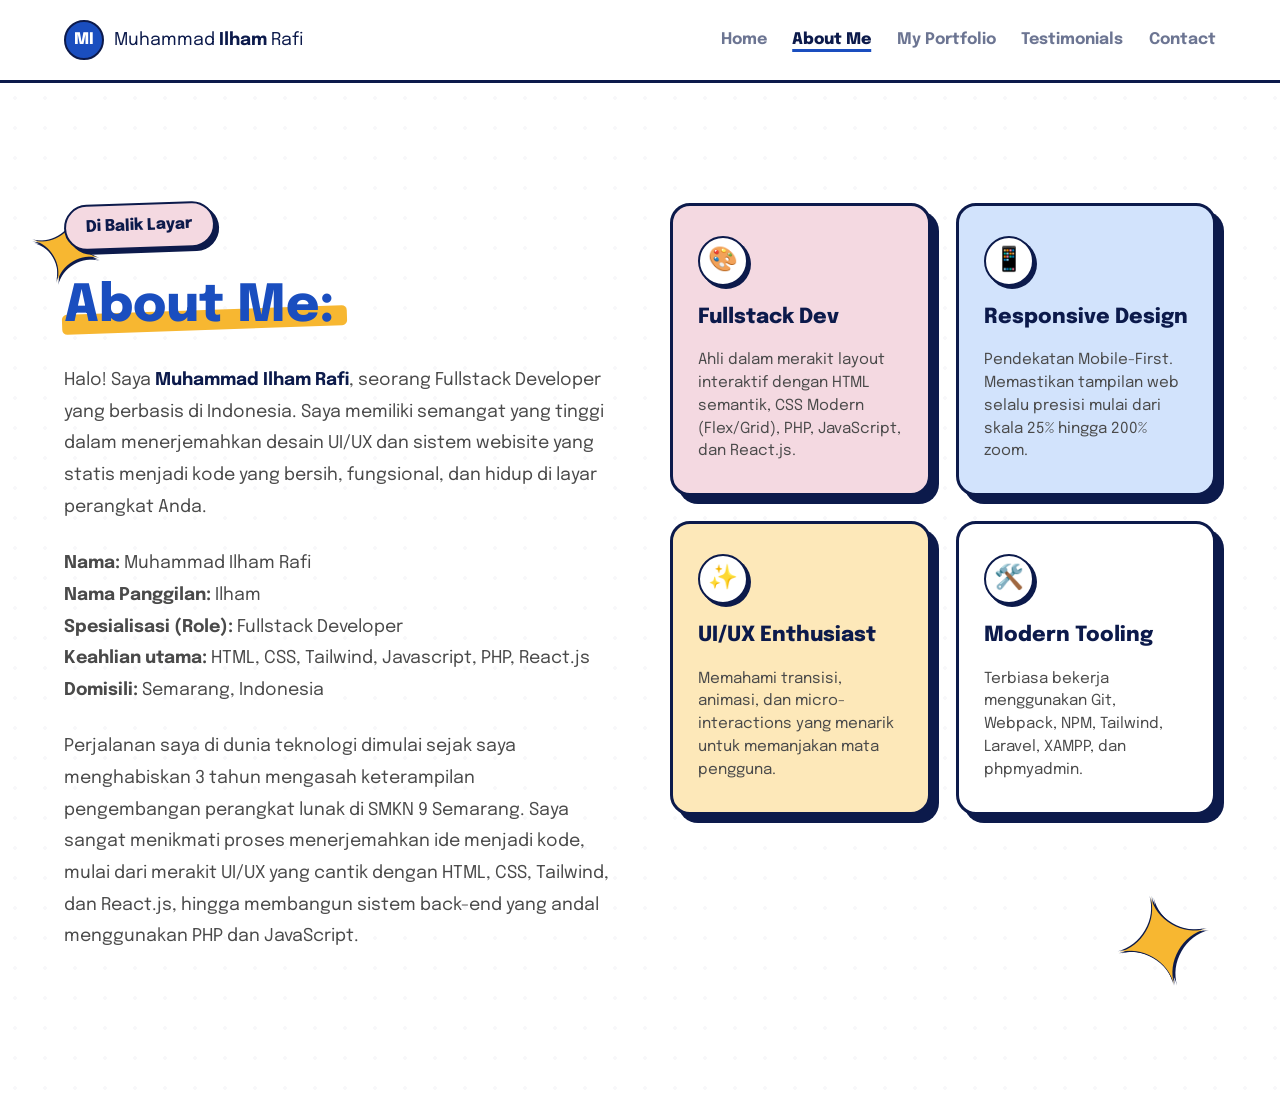
==== commit 31b17499: "Add files via upload" ====
--- a/about.html
+++ b/about.html
@@ -9,52 +9,62 @@
 </head>
 <body>
 
-    <nav class="navbar">
-        <div class="logo-section">
-            <div class="logo-icon">MI</div>
-            <span class="logo-text">Muhammad <b>Ilham</b> Rafi</span>
-        </div>
-        <ul class="nav-links">
-            <li><a href="index.html">Home</a></li>
-            <li><a href="#" class="active">About Me</a></li>
-            <li><a href="#">My Portfolio</a></li>
-            <li><a href="#">Testimonials</a></li>
-            <li><a href="#">Contact</a></li>
-        </ul>
-    </nav>
+    <div class="navbar-container">
+        <nav class="navbar">
+            <div class="logo-section">
+                <div class="logo-icon">MI</div>
+                <span class="logo-text">Muhammad <b>Ilham</b> Rafi</span>
+            </div>
+            
+            <button class="hamburger" id="hamburger-btn">
+                <span></span>
+                <span></span>
+                <span></span>
+            </button>
+
+            <ul class="nav-links" id="nav-links">
+                <li><a href="index.html">Home</a></li>
+                <li><a href="about.html" class="active">About Me</a></li>
+                <li><a href="#">My Portfolio</a></li>
+                <li><a href="#">Testimonials</a></li>
+                <li><a href="#">Contact</a></li>
+            </ul>
+        </nav>
+    </div>
 
     <main class="about-section">
         <div class="bg-pattern"></div>
         
-        <!-- Bintang Dekorasi -->
         <div class="decor-star star-1">✦</div>
         <div class="decor-star star-2">✦</div>
 
         <div class="about-container">
             
-            <!-- Kolom Kiri: Teks -->
             <div class="about-text-content">
                 <div class="section-tag">Di Balik Layar</div>
-                <h2 class="about-heading">Merajut piksel menjadi pengalaman web yang <span>menyenangkan.</span></h2>
+                <h2 class="about-heading"><span>About Me:</span></h2>
                 
                 <p class="about-desc">
-                    Halo! Saya <strong>Muhammad Ilham Rafi</strong>, seorang Frontend Developer yang berbasis di Indonesia. Saya memiliki semangat yang tinggi dalam menerjemahkan desain UI/UX yang statis menjadi kode yang bersih, fungsional, dan hidup di layar perangkat Anda.
+                    Halo! Saya <strong>Muhammad Ilham Rafi</strong>, seorang Fullstack Developer yang berbasis di Indonesia. Saya memiliki semangat yang tinggi dalam menerjemahkan desain UI/UX dan sistem webisite yang statis menjadi kode yang bersih, fungsional, dan hidup di layar perangkat Anda.
                 </p>
                 <p class="about-desc">
-                    Gaya favorit saya mencakup perpaduan <em>retro playful</em> dan <em>neo-brutalism</em> yang berani — menghadirkan kesan dinamis, bayangan tebal, dan warna-warna cerah yang membuat halaman web terasa tidak membosankan.
+                    <b>Nama:</b> Muhammad Ilham Rafi <br>
+                    <b>Nama Panggilan:</b> Ilham <br>
+                    <b>Spesialisasi (Role):</b> Fullstack Developer <br>
+                    <b>Keahlian utama: </b> HTML, CSS, Tailwind, Javascript, PHP, React.js<br>
+                    <b>Domisili: </b>Semarang, Indonesia <br>
                 </p>
                 <p class="about-desc">
-                    Selain menulis baris kode JavaScript, saya senang mengeksplorasi animasi mikro, memecahkan masalah tata letak yang rumit, dan memastikan setiap situs web yang saya bangun dapat diakses oleh semua orang dengan lancar.
+                    Perjalanan saya di dunia teknologi dimulai sejak saya menghabiskan 3 tahun mengasah keterampilan pengembangan perangkat lunak di SMKN 9 Semarang. Saya sangat menikmati proses menerjemahkan ide menjadi kode, mulai dari merakit UI/UX yang cantik dengan HTML, CSS, Tailwind, dan React.js, hingga membangun sistem back-end yang andal menggunakan PHP dan JavaScript.
                 </p>
             </div>
 
-            <!-- Kolom Kanan: Grid Keahlian -->
             <div class="about-skills-cards">
                 
                 <div class="skill-card pink">
                     <div class="skill-icon">🎨</div>
-                    <h3 class="skill-title">Frontend Dev</h3>
-                    <p class="skill-desc">Ahli dalam merakit layout interaktif dengan HTML semantik, CSS Modern (Flex/Grid), dan React.js.</p>
+                    <h3 class="skill-title">Fullstack Dev</h3>
+                    <p class="skill-desc">Ahli dalam merakit layout interaktif dengan HTML semantik, CSS Modern (Flex/Grid), PHP, JavaScript, dan React.js.</p>
                 </div>
                 
                 <div class="skill-card blue">
@@ -72,12 +82,22 @@
                 <div class="skill-card white">
                     <div class="skill-icon">🛠️</div>
                     <h3 class="skill-title">Modern Tooling</h3>
-                    <p class="skill-desc">Terbiasa bekerja menggunakan Git, Webpack, NPM, Tailwind, dan menerjemahkan mockup Figma.</p>
+                    <p class="skill-desc">Terbiasa bekerja menggunakan Git, Webpack, NPM, Tailwind, Laravel, XAMPP, dan phpmyadmin.</p>
                 </div>
 
             </div>
         </div>
     </main>
 
+    <script>
+        const hamburgerBtn = document.getElementById('hamburger-btn');
+        const navLinks = document.getElementById('nav-links');
+
+        hamburgerBtn.addEventListener('click', () => {
+            hamburgerBtn.classList.toggle('active');
+            navLinks.classList.toggle('show-menu');
+        });
+    </script>
+
 </body>
 </html>
--- a/styles-about.css
+++ b/styles-about.css
@@ -23,24 +23,31 @@
             line-height: 1.6;
         }
 
-        .navbar {
-            display: flex;
-            justify-content: space-between;
-            align-items: center;
-            padding: 20px 5vw;
+        .navbar-container {
+            width: 100%;
             background: var(--bg-white);
-            flex-wrap: wrap; 
-            gap: 20px;
             border-bottom: 3px solid var(--dark-navy);
             position: sticky;
             top: 0;
             z-index: 100;
         }
 
+        .navbar {
+            display: flex;
+            justify-content: space-between;
+            align-items: center;
+            padding: 20px 5vw;
+            max-width: 1400px;
+            margin: 0 auto;
+            flex-wrap: wrap; 
+            gap: 20px;
+        }
+
         .logo-section {
             display: flex;
             align-items: center;
             gap: 10px;
+            z-index: 102;
         }
 
         .logo-icon {
@@ -53,13 +60,38 @@
             justify-content: center;
             align-items: center;
             border-radius: 50%;
-            border: 2px solid var(--dark-navy);
+            flex-shrink: 0;
+            border: 2px solid var(--dark-navy); /* Ditambahkan border pada about untuk konsistensi retro */
         }
 
         .logo-text {
             color: var(--dark-navy);
             font-size: 1.1rem;
         }
+
+        .hamburger {
+            display: none;
+            flex-direction: column;
+            gap: 6px;
+            background: none;
+            border: none;
+            cursor: pointer;
+            z-index: 102;
+            padding: 5px;
+        }
+        
+        .hamburger span {
+            display: block;
+            width: 30px;
+            height: 3px;
+            background-color: var(--dark-navy);
+            border-radius: 3px;
+            transition: all 0.3s ease;
+        }
+
+        .hamburger.active span:nth-child(1) { transform: translateY(9px) rotate(45deg); }
+        .hamburger.active span:nth-child(2) { opacity: 0; }
+        .hamburger.active span:nth-child(3) { transform: translateY(-9px) rotate(-45deg); }
 
         .nav-links {
             display: flex;
@@ -67,6 +99,7 @@
             gap: 2vw;
             flex-wrap: wrap;
             justify-content: center;
+            align-items: center;
         }
 
         .nav-links a {
@@ -74,7 +107,7 @@
             color: var(--dark-navy);
             font-weight: 700;
             opacity: 0.6;
-            transition: opacity 0.2s ease;
+            transition: opacity 0.2s ease, color 0.2s ease;
         }
         
         .nav-links a:hover {
@@ -94,7 +127,7 @@
         .about-section {
             padding: 80px 5vw 120px 5vw;
             position: relative;
-            max-width: 1400px;
+            max-width: 1400px; /* Batasan Zoom 25% */
             margin: 0 auto;
         }
 
@@ -104,12 +137,14 @@
             align-items: flex-start;
             gap: 60px;
             margin-top: 40px;
+            flex-wrap: wrap; /* Dukungan untuk Zoom 500% */
         }
 
         .about-text-content {
             flex: 1;
             position: relative;
             z-index: 2;
+            min-width: 280px; /* Cegah penyusutan ekstrem di zoom besar */
         }
 
         .section-tag {
@@ -127,11 +162,12 @@
         }
 
         .about-heading {
-            font-size: clamp(2.5rem, 4vw, 4rem);
+            font-size: clamp(2rem, 4vw, 4rem);
             font-weight: 800;
             line-height: 1.1;
             margin-bottom: 30px;
             color: var(--dark-navy);
+            word-wrap: break-word; /* Tangani kata panjang di 500% zoom */
         }
         
         .about-heading span {
@@ -140,7 +176,6 @@
             color: var(--primary-blue);
         }
         
-        /* Highlight marker under the text */
         .about-heading span::after {
             content: '';
             position: absolute;
@@ -155,7 +190,7 @@
         }
 
         .about-desc {
-            font-size: 1.1rem;
+            font-size: clamp(0.95rem, 2vw, 1.1rem);
             color: var(--text-gray);
             line-height: 1.8;
             margin-bottom: 25px;
@@ -168,10 +203,12 @@
         .about-skills-cards {
             flex: 1;
             display: grid;
-            grid-template-columns: repeat(2, 1fr);
+            grid-template-columns: repeat(auto-fit, minmax(250px, 1fr)); /* Responsif otomatis untuk zoom tinggi */
             gap: 25px;
             position: relative;
             z-index: 2;
+            min-width: 280px;
+            width: 100%;
         }
 
         .skill-card {
@@ -208,6 +245,7 @@
             align-items: center;
             font-size: 1.5rem;
             box-shadow: 3px 3px 0px var(--dark-navy);
+            flex-shrink: 0;
         }
 
         .skill-title {
@@ -226,32 +264,18 @@
         .decor-star {
             position: absolute;
             color: var(--accent-yellow);
-            font-size: clamp(60px, 8vw, 90px);
+            font-size: clamp(40px, 8vw, 90px);
             text-shadow: 2px 2px 0px var(--dark-navy), -1px -1px 0 var(--dark-navy), 1px -1px 0 var(--dark-navy), -1px 1px 0 var(--dark-navy), 1px 1px 0 var(--dark-navy);
             z-index: 1;
             animation: pulseStar 4s ease-in-out infinite alternate;
         }
 
-        .star-1 {
-            top: 20%;
-            left: 2%;
-            transform: rotate(15deg);
-        }
-
-        .star-2 {
-            bottom: 5%;
-            right: 5%;
-            font-size: clamp(80px, 10vw, 120px);
-            transform: rotate(-15deg);
-            animation-delay: 1s;
-        }
+        .star-1 { top: 10%; left: 2%; transform: rotate(15deg); }
+        .star-2 { bottom: 5%; right: 5%; font-size: clamp(60px, 10vw, 120px); transform: rotate(-15deg); animation-delay: 1s; }
 
         .bg-pattern {
             position: absolute;
-            top: 0;
-            left: 0;
-            width: 100%;
-            height: 100%;
+            top: 0; left: 0; width: 100%; height: 100%;
             opacity: 0.03;
             background-image: radial-gradient(var(--dark-navy) 2px, transparent 2px);
             background-size: 30px 30px;
@@ -265,39 +289,36 @@
         }
 
         @media screen and (max-width: 992px) {
-            .about-container {
+            .about-container { flex-direction: column; align-items: center; }
+            .about-text-content { text-align: center; }
+            .section-tag { transform: rotate(0deg); }
+            .about-heading span::after { transform: rotate(0deg); }
+        }
+
+        @media screen and (max-width: 768px) {
+            .navbar { padding: 15px 5vw; }
+            .hamburger { display: flex; }
+            
+            .nav-links {
+                position: absolute;
+                top: 100%;
+                left: 0;
+                width: 100%;
+                background-color: var(--bg-white);
                 flex-direction: column;
-                align-items: center;
+                padding: 0;
+                max-height: 0;
+                overflow: hidden;
+                border-bottom: 0px solid var(--dark-navy);
+                transition: max-height 0.4s ease-in-out, padding 0.4s ease-in-out;
             }
-            .about-text-content {
-                text-align: center;
+            
+            .nav-links.show-menu {
+                max-height: 400px;
+                padding: 20px 0;
+                border-bottom: 3px solid var(--dark-navy);
             }
-            .section-tag {
-                transform: rotate(0deg);
-            }
-            .about-heading span::after {
-                transform: rotate(0deg);
-            }
-            .about-skills-cards {
-                width: 100%;
-            }
-        }
-
-        @media screen and (max-width: 768px) {
-            .navbar {
-                flex-direction: column;
-                text-align: center;
-                padding: 15px;
-            }
-            .nav-links {
-                margin: 15px 0;
-                flex-direction: column;
-                gap: 15px;
-            }
-            .about-skills-cards {
-                grid-template-columns: 1fr;
-            }
-            .decor-star {
-                opacity: 0.3; /* Less distracting on small screens */
-            }
+            
+            .about-skills-cards { grid-template-columns: 1fr; }
+            .decor-star { opacity: 0.3; }
         }
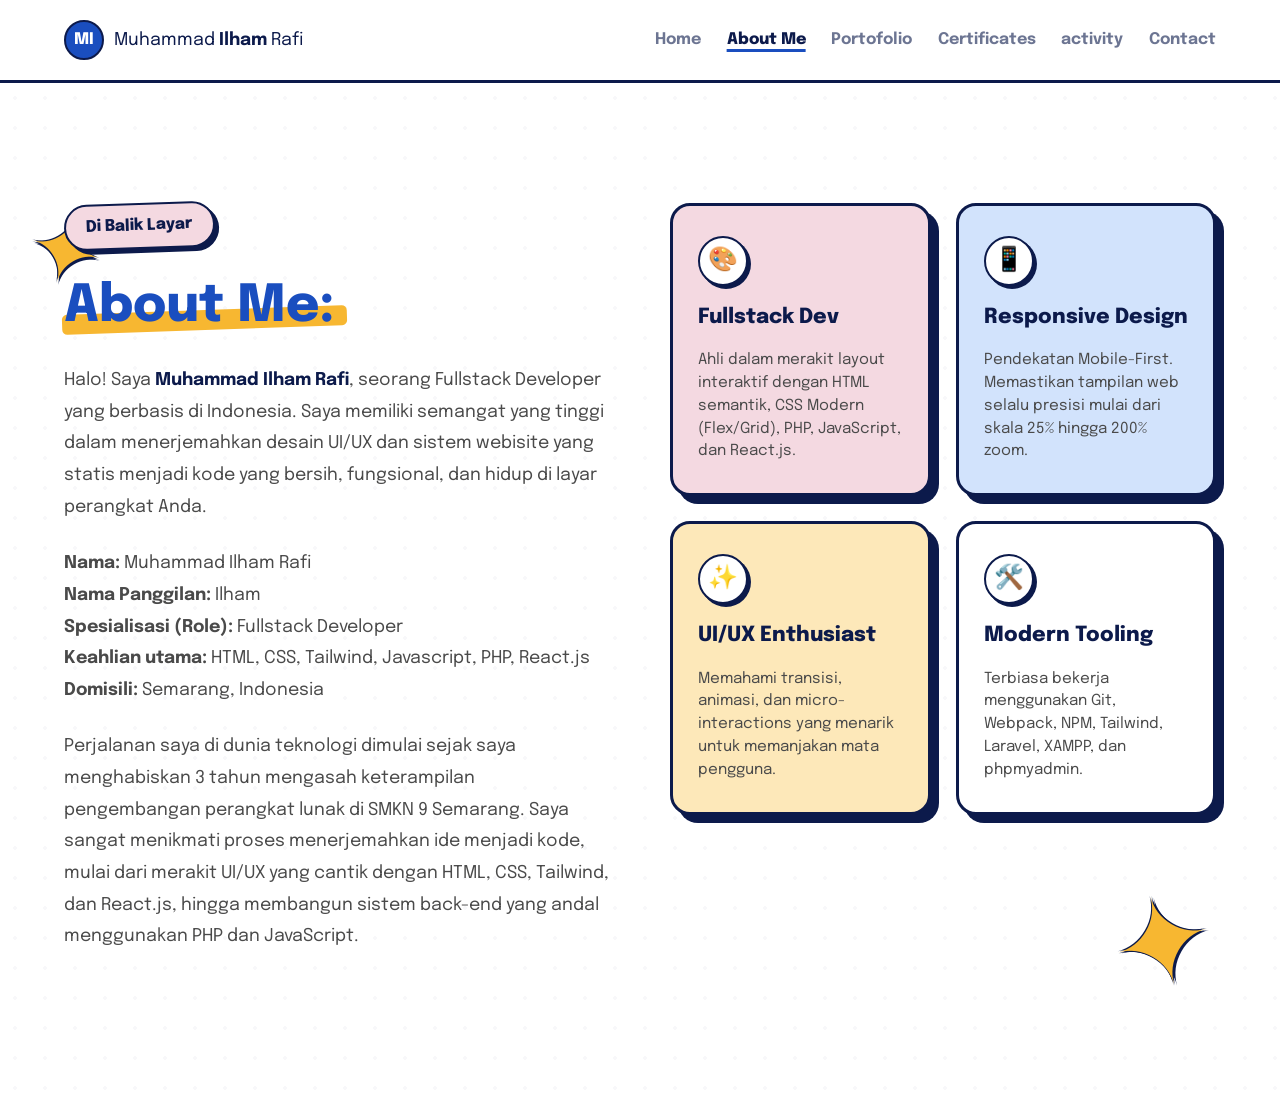
==== commit 1d8b62b9: "Revise navigation links and enhance about section Updated navigation links and improved content stru" ====
--- a/about.html
+++ b/about.html
@@ -25,9 +25,10 @@
             <ul class="nav-links" id="nav-links">
                 <li><a href="index.html">Home</a></li>
                 <li><a href="about.html" class="active">About Me</a></li>
-                <li><a href="#">My Portfolio</a></li>
-                <li><a href="#">Testimonials</a></li>
-                <li><a href="#">Contact</a></li>
+                <li><a href="portofolio.html">Portofolio</a></li>
+                <li><a href="certificates.html">Certificates</a></li>
+                <li><a href="activity.html">activity</a></li>
+                <li><a href="contact.html">Contact</a></li>
             </ul>
         </nav>
     </div>
@@ -100,4 +101,4 @@
     </script>
 
 </body>
-</html>+</html>
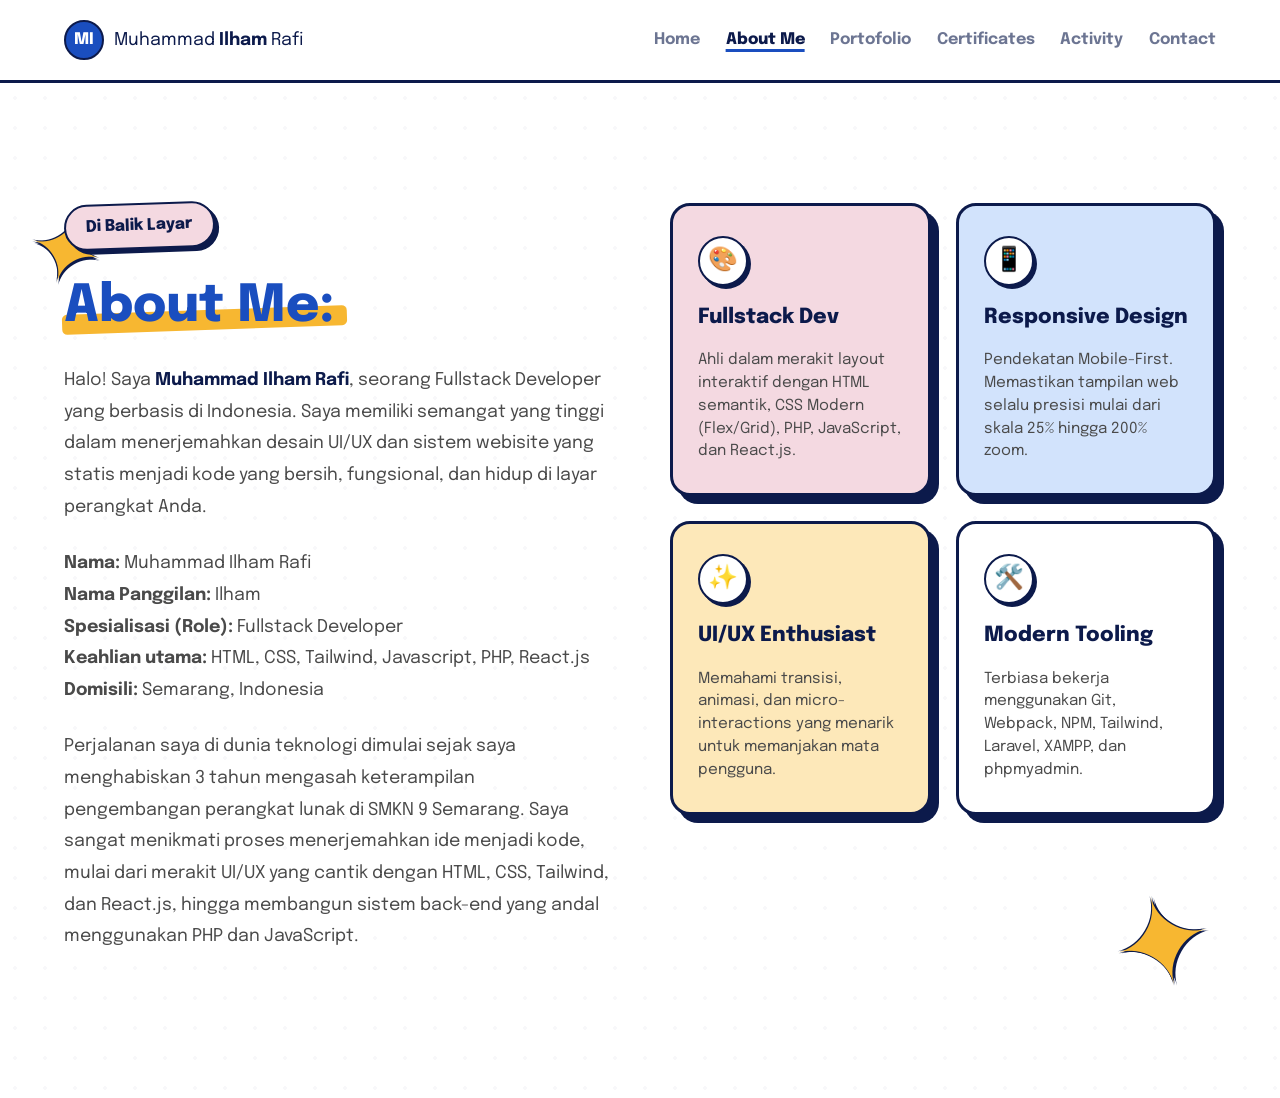
==== commit 8b5ad553: "Update about.html" ====
--- a/about.html
+++ b/about.html
@@ -27,7 +27,7 @@
                 <li><a href="about.html" class="active">About Me</a></li>
                 <li><a href="portofolio.html">Portofolio</a></li>
                 <li><a href="certificates.html">Certificates</a></li>
-                <li><a href="activity.html">activity</a></li>
+                <li><a href="activity.html">Activity</a></li>
                 <li><a href="contact.html">Contact</a></li>
             </ul>
         </nav>
